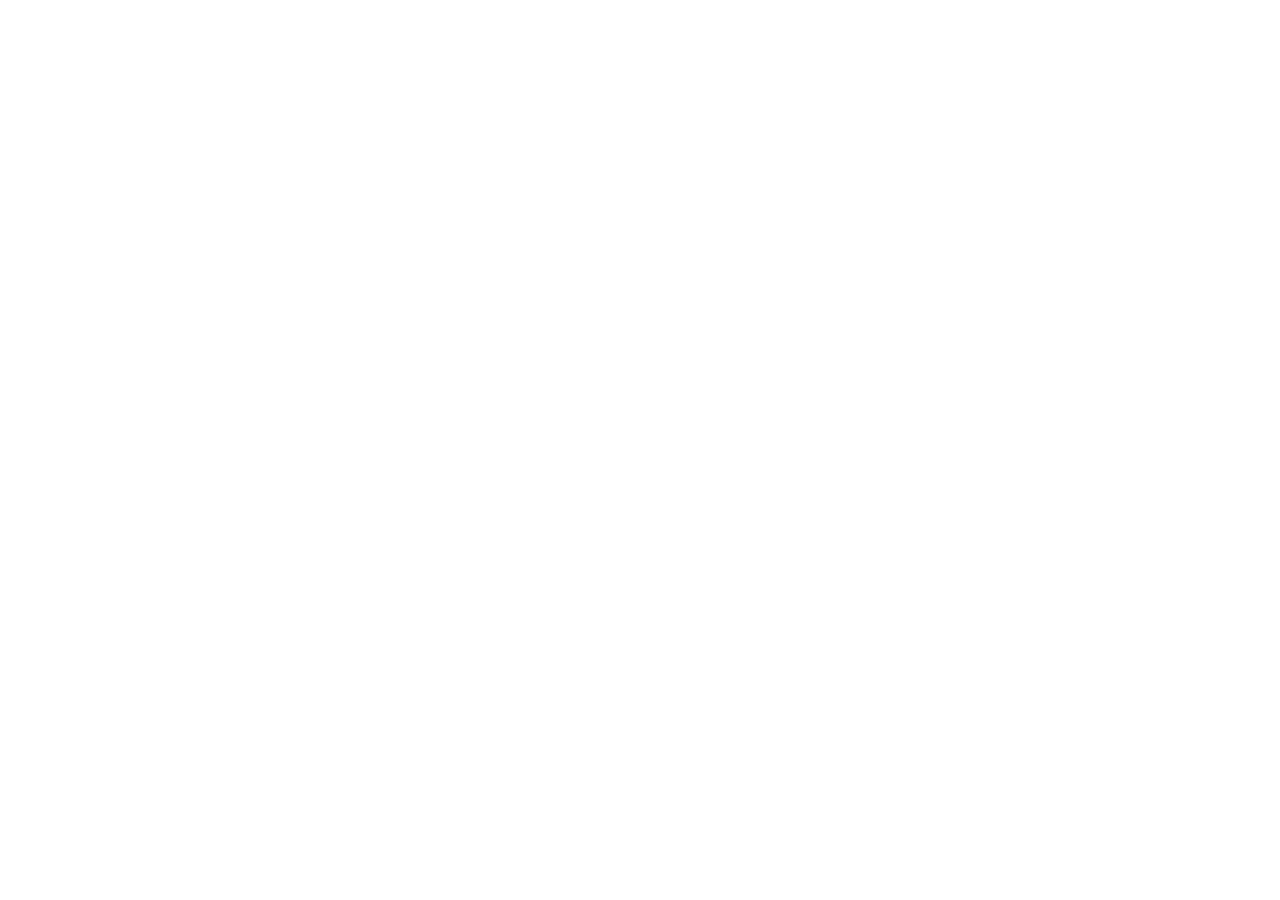
==== index.html @ 46c9299a "Inicialização do projeto" ====
<!DOCTYPE html>
<html lang="pt-br">
<head>
    <meta charset="UTF-8">
    <meta name="viewport" content="width=device-width, initial-scale=1.0">
    <title>Document</title>
    <style src="style.css"></style>
</head>
<body>
    
</body>
</html>
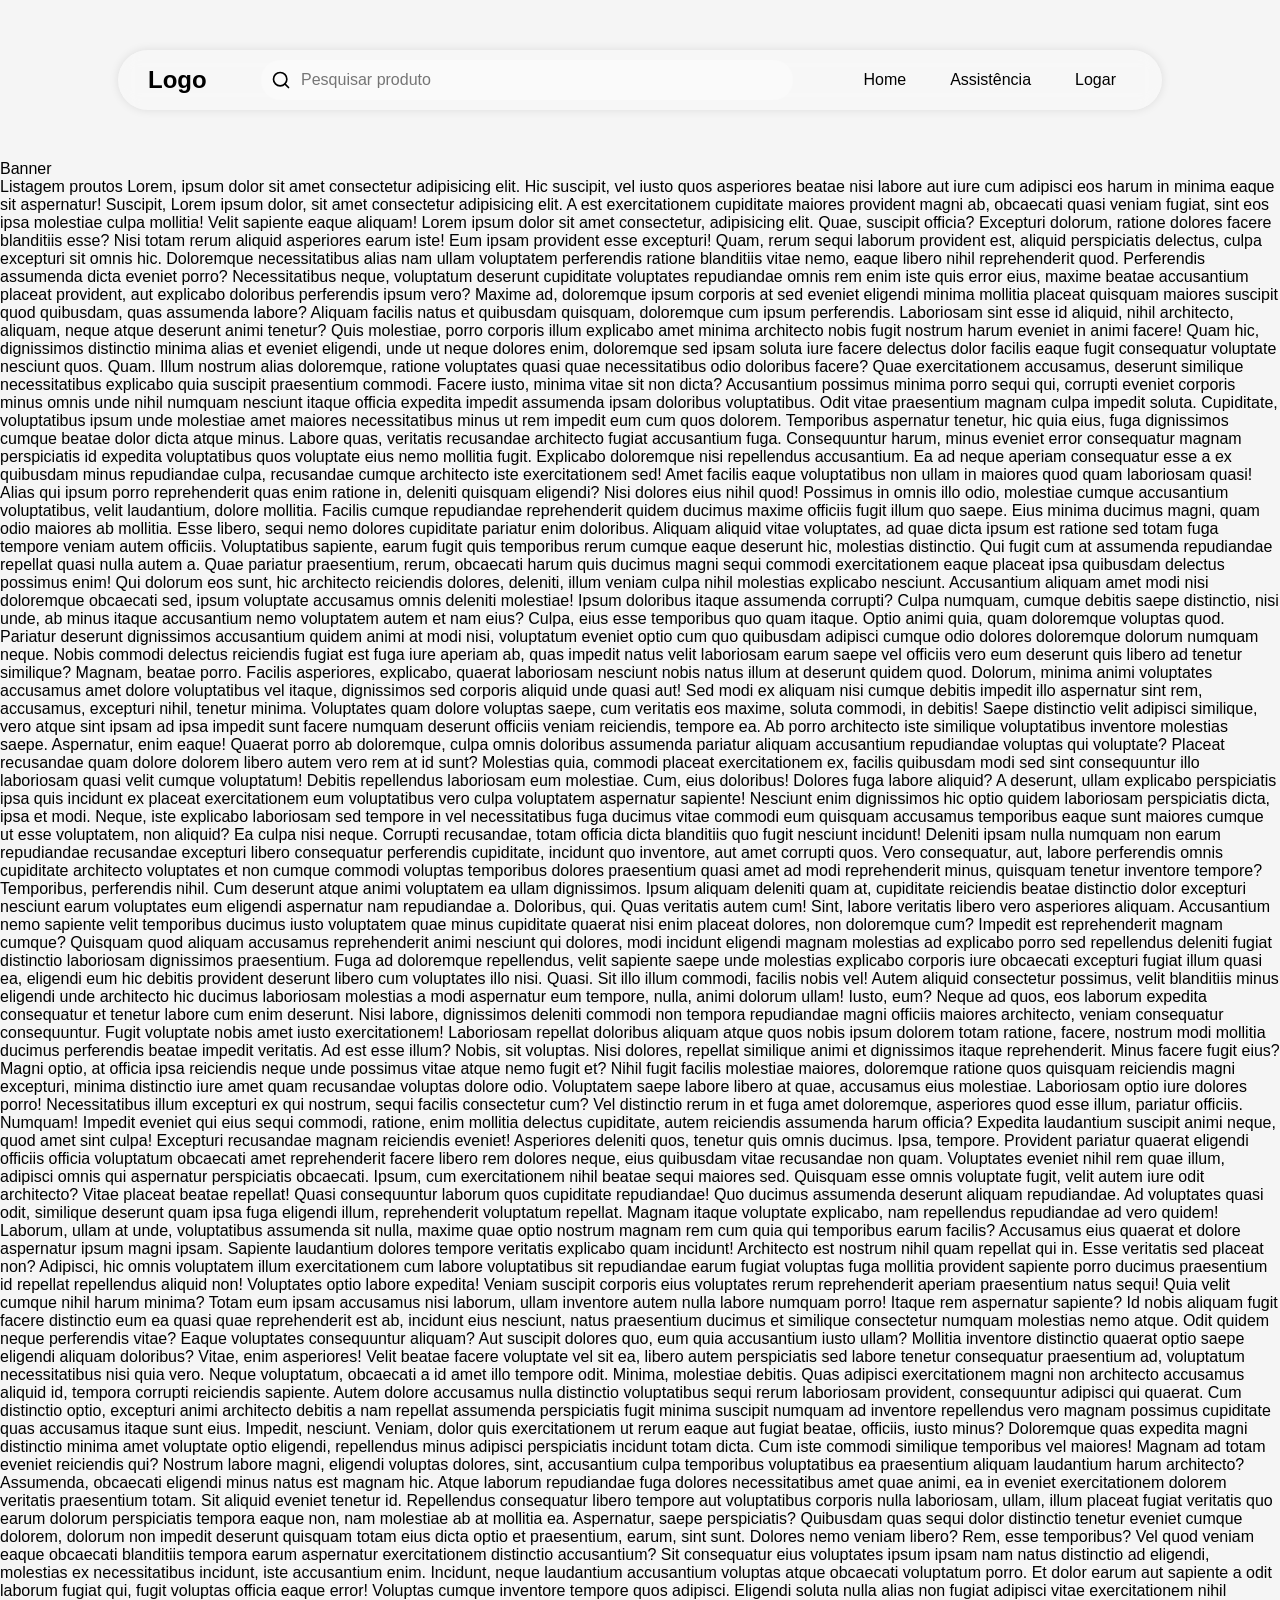
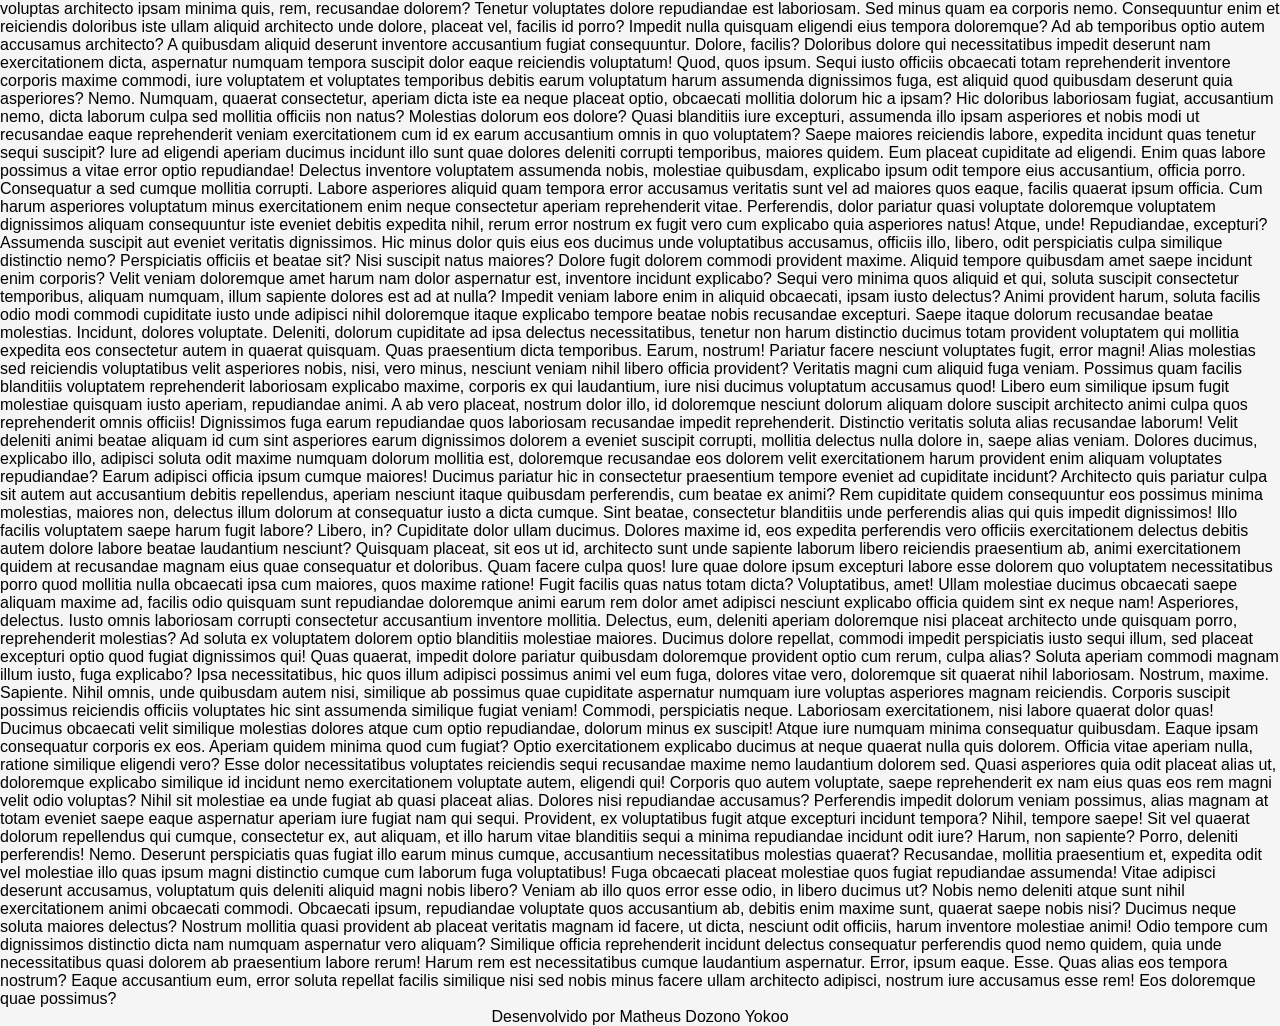
==== commit 879d8d4f: "Atualizando header" ====
--- a/index.html
+++ b/index.html
@@ -1,12 +1,157 @@
 <!DOCTYPE html>
 <html lang="pt-br">
+
 <head>
     <meta charset="UTF-8">
     <meta name="viewport" content="width=device-width, initial-scale=1.0">
     <title>Document</title>
-    <style src="style.css"></style>
+    <link rel="stylesheet" href="style.css">
 </head>
+
 <body>
-    
+    <header>
+        <section>
+            <h1 class="logo">Logo</h1>
+        </section>
+        <section class="search-bar">
+            <div class="search-bar-icon">
+                <svg width="20" height="20" viewBox="0 0 24 24" fill="none" stroke="currentColor" stroke-width="2"
+                    stroke-linecap="round" stroke-linejoin="round">
+                    <circle cx="11" cy="11" r="8"></circle>
+                    <line x1="21" y1="21" x2="16.65" y2="16.65"></line>
+                </svg>
+            </div>
+            <input class="search-bar-input" type="text" placeholder="Pesquisar produto" />
+        </section>
+        <nav>
+            <a href="">
+                <li>
+                    Home
+                </li>
+            </a>
+            <a href="">
+                <li>
+                    Assistência
+                </li>
+            </a>
+            <a href="">
+                <li>
+                    Logar
+                </li>
+            </a>
+        </nav>
+    </header>
+    <main>
+        <section>
+            Banner
+        </section>
+        <section>
+            Listagem proutos
+            Lorem, ipsum dolor sit amet consectetur adipisicing elit. Hic suscipit, vel iusto quos asperiores beatae nisi labore aut iure cum adipisci eos harum in minima eaque sit aspernatur! Suscipit, Lorem ipsum dolor, sit amet consectetur adipisicing elit. A est exercitationem cupiditate maiores provident magni ab, obcaecati quasi veniam fugiat, sint eos ipsa molestiae culpa mollitia! Velit sapiente eaque aliquam! Lorem ipsum dolor sit amet consectetur, adipisicing elit. Quae, suscipit officia? Excepturi dolorum, ratione dolores facere blanditiis esse? Nisi totam rerum aliquid asperiores earum iste! Eum ipsam provident esse excepturi!
+            Quam, rerum sequi laborum provident est, aliquid perspiciatis delectus, culpa excepturi sit omnis hic. Doloremque necessitatibus alias nam ullam voluptatem perferendis ratione blanditiis vitae nemo, eaque libero nihil reprehenderit quod.
+            Perferendis assumenda dicta eveniet porro? Necessitatibus neque, voluptatum deserunt cupiditate voluptates repudiandae omnis rem enim iste quis error eius, maxime beatae accusantium placeat provident, aut explicabo doloribus perferendis ipsum vero?
+            Maxime ad, doloremque ipsum corporis at sed eveniet eligendi minima mollitia placeat quisquam maiores suscipit quod quibusdam, quas assumenda labore? Aliquam facilis natus et quibusdam quisquam, doloremque cum ipsum perferendis.
+            Laboriosam sint esse id aliquid, nihil architecto, aliquam, neque atque deserunt animi tenetur? Quis molestiae, porro corporis illum explicabo amet minima architecto nobis fugit nostrum harum eveniet in animi facere!
+            Quam hic, dignissimos distinctio minima alias et eveniet eligendi, unde ut neque dolores enim, doloremque sed ipsam soluta iure facere delectus dolor facilis eaque fugit consequatur voluptate nesciunt quos. Quam.
+            Illum nostrum alias doloremque, ratione voluptates quasi quae necessitatibus odio doloribus facere? Quae exercitationem accusamus, deserunt similique necessitatibus explicabo quia suscipit praesentium commodi. Facere iusto, minima vitae sit non dicta?
+            Accusantium possimus minima porro sequi qui, corrupti eveniet corporis minus omnis unde nihil numquam nesciunt itaque officia expedita impedit assumenda ipsam doloribus voluptatibus. Odit vitae praesentium magnam culpa impedit soluta.
+            Cupiditate, voluptatibus ipsum unde molestiae amet maiores necessitatibus minus ut rem impedit eum cum quos dolorem. Temporibus aspernatur tenetur, hic quia eius, fuga dignissimos cumque beatae dolor dicta atque minus.
+            Labore quas, veritatis recusandae architecto fugiat accusantium fuga. Consequuntur harum, minus eveniet error consequatur magnam perspiciatis id expedita voluptatibus quos voluptate eius nemo mollitia fugit. Explicabo doloremque nisi repellendus accusantium.
+            Ea ad neque aperiam consequatur esse a ex quibusdam minus repudiandae culpa, recusandae cumque architecto iste exercitationem sed! Amet facilis eaque voluptatibus non ullam in maiores quod quam laboriosam quasi!
+            Alias qui ipsum porro reprehenderit quas enim ratione in, deleniti quisquam eligendi? Nisi dolores eius nihil quod! Possimus in omnis illo odio, molestiae cumque accusantium voluptatibus, velit laudantium, dolore mollitia.
+            Facilis cumque repudiandae reprehenderit quidem ducimus maxime officiis fugit illum quo saepe. Eius minima ducimus magni, quam odio maiores ab mollitia. Esse libero, sequi nemo dolores cupiditate pariatur enim doloribus.
+            Aliquam aliquid vitae voluptates, ad quae dicta ipsum est ratione sed totam fuga tempore veniam autem officiis. Voluptatibus sapiente, earum fugit quis temporibus rerum cumque eaque deserunt hic, molestias distinctio.
+            Qui fugit cum at assumenda repudiandae repellat quasi nulla autem a. Quae pariatur praesentium, rerum, obcaecati harum quis ducimus magni sequi commodi exercitationem eaque placeat ipsa quibusdam delectus possimus enim!
+            Qui dolorum eos sunt, hic architecto reiciendis dolores, deleniti, illum veniam culpa nihil molestias explicabo nesciunt. Accusantium aliquam amet modi nisi doloremque obcaecati sed, ipsum voluptate accusamus omnis deleniti molestiae!
+            Ipsum doloribus itaque assumenda corrupti? Culpa numquam, cumque debitis saepe distinctio, nisi unde, ab minus itaque accusantium nemo voluptatem autem et nam eius? Culpa, eius esse temporibus quo quam itaque.
+            Optio animi quia, quam doloremque voluptas quod. Pariatur deserunt dignissimos accusantium quidem animi at modi nisi, voluptatum eveniet optio cum quo quibusdam adipisci cumque odio dolores doloremque dolorum numquam neque.
+            Nobis commodi delectus reiciendis fugiat est fuga iure aperiam ab, quas impedit natus velit laboriosam earum saepe vel officiis vero eum deserunt quis libero ad tenetur similique? Magnam, beatae porro.
+            Facilis asperiores, explicabo, quaerat laboriosam nesciunt nobis natus illum at deserunt quidem quod. Dolorum, minima animi voluptates accusamus amet dolore voluptatibus vel itaque, dignissimos sed corporis aliquid unde quasi aut!
+            Sed modi ex aliquam nisi cumque debitis impedit illo aspernatur sint rem, accusamus, excepturi nihil, tenetur minima. Voluptates quam dolore voluptas saepe, cum veritatis eos maxime, soluta commodi, in debitis!
+            Saepe distinctio velit adipisci similique, vero atque sint ipsam ad ipsa impedit sunt facere numquam deserunt officiis veniam reiciendis, tempore ea. Ab porro architecto iste similique voluptatibus inventore molestias saepe.
+            Aspernatur, enim eaque! Quaerat porro ab doloremque, culpa omnis doloribus assumenda pariatur aliquam accusantium repudiandae voluptas qui voluptate? Placeat recusandae quam dolore dolorem libero autem vero rem at id sunt?
+            Molestias quia, commodi placeat exercitationem ex, facilis quibusdam modi sed sint consequuntur illo laboriosam quasi velit cumque voluptatum! Debitis repellendus laboriosam eum molestiae. Cum, eius doloribus! Dolores fuga labore aliquid?
+            A deserunt, ullam explicabo perspiciatis ipsa quis incidunt ex placeat exercitationem eum voluptatibus vero culpa voluptatem aspernatur sapiente! Nesciunt enim dignissimos hic optio quidem laboriosam perspiciatis dicta, ipsa et modi.
+            Neque, iste explicabo laboriosam sed tempore in vel necessitatibus fuga ducimus vitae commodi eum quisquam accusamus temporibus eaque sunt maiores cumque ut esse voluptatem, non aliquid? Ea culpa nisi neque.
+            Corrupti recusandae, totam officia dicta blanditiis quo fugit nesciunt incidunt! Deleniti ipsam nulla numquam non earum repudiandae recusandae excepturi libero consequatur perferendis cupiditate, incidunt quo inventore, aut amet corrupti quos.
+            Vero consequatur, aut, labore perferendis omnis cupiditate architecto voluptates et non cumque commodi voluptas temporibus dolores praesentium quasi amet ad modi reprehenderit minus, quisquam tenetur inventore tempore? Temporibus, perferendis nihil.
+            Cum deserunt atque animi voluptatem ea ullam dignissimos. Ipsum aliquam deleniti quam at, cupiditate reiciendis beatae distinctio dolor excepturi nesciunt earum voluptates eum eligendi aspernatur nam repudiandae a. Doloribus, qui.
+            Quas veritatis autem cum! Sint, labore veritatis libero vero asperiores aliquam. Accusantium nemo sapiente velit temporibus ducimus iusto voluptatem quae minus cupiditate quaerat nisi enim placeat dolores, non doloremque cum?
+            Impedit est reprehenderit magnam cumque? Quisquam quod aliquam accusamus reprehenderit animi nesciunt qui dolores, modi incidunt eligendi magnam molestias ad explicabo porro sed repellendus deleniti fugiat distinctio laboriosam dignissimos praesentium.
+            Fuga ad doloremque repellendus, velit sapiente saepe unde molestias explicabo corporis iure obcaecati excepturi fugiat illum quasi ea, eligendi eum hic debitis provident deserunt libero cum voluptates illo nisi. Quasi.
+            Sit illo illum commodi, facilis nobis vel! Autem aliquid consectetur possimus, velit blanditiis minus eligendi unde architecto hic ducimus laboriosam molestias a modi aspernatur eum tempore, nulla, animi dolorum ullam!
+            Iusto, eum? Neque ad quos, eos laborum expedita consequatur et tenetur labore cum enim deserunt. Nisi labore, dignissimos deleniti commodi non tempora repudiandae magni officiis maiores architecto, veniam consequatur consequuntur.
+            Fugit voluptate nobis amet iusto exercitationem! Laboriosam repellat doloribus aliquam atque quos nobis ipsum dolorem totam ratione, facere, nostrum modi mollitia ducimus perferendis beatae impedit veritatis. Ad est esse illum?
+            Nobis, sit voluptas. Nisi dolores, repellat similique animi et dignissimos itaque reprehenderit. Minus facere fugit eius? Magni optio, at officia ipsa reiciendis neque unde possimus vitae atque nemo fugit et?
+            Nihil fugit facilis molestiae maiores, doloremque ratione quos quisquam reiciendis magni excepturi, minima distinctio iure amet quam recusandae voluptas dolore odio. Voluptatem saepe labore libero at quae, accusamus eius molestiae.
+            Laboriosam optio iure dolores porro! Necessitatibus illum excepturi ex qui nostrum, sequi facilis consectetur cum? Vel distinctio rerum in et fuga amet doloremque, asperiores quod esse illum, pariatur officiis. Numquam!
+            Impedit eveniet qui eius sequi commodi, ratione, enim mollitia delectus cupiditate, autem reiciendis assumenda harum officia? Expedita laudantium suscipit animi neque, quod amet sint culpa! Excepturi recusandae magnam reiciendis eveniet!
+            Asperiores deleniti quos, tenetur quis omnis ducimus. Ipsa, tempore. Provident pariatur quaerat eligendi officiis officia voluptatum obcaecati amet reprehenderit facere libero rem dolores neque, eius quibusdam vitae recusandae non quam.
+            Voluptates eveniet nihil rem quae illum, adipisci omnis qui aspernatur perspiciatis obcaecati. Ipsum, cum exercitationem nihil beatae sequi maiores sed. Quisquam esse omnis voluptate fugit, velit autem iure odit architecto?
+            Vitae placeat beatae repellat! Quasi consequuntur laborum quos cupiditate repudiandae! Quo ducimus assumenda deserunt aliquam repudiandae. Ad voluptates quasi odit, similique deserunt quam ipsa fuga eligendi illum, reprehenderit voluptatum repellat.
+            Magnam itaque voluptate explicabo, nam repellendus repudiandae ad vero quidem! Laborum, ullam at unde, voluptatibus assumenda sit nulla, maxime quae optio nostrum magnam rem cum quia qui temporibus earum facilis?
+            Accusamus eius quaerat et dolore aspernatur ipsum magni ipsam. Sapiente laudantium dolores tempore veritatis explicabo quam incidunt! Architecto est nostrum nihil quam repellat qui in. Esse veritatis sed placeat non?
+            Adipisci, hic omnis voluptatem illum exercitationem cum labore voluptatibus sit repudiandae earum fugiat voluptas fuga mollitia provident sapiente porro ducimus praesentium id repellat repellendus aliquid non! Voluptates optio labore expedita!
+            Veniam suscipit corporis eius voluptates rerum reprehenderit aperiam praesentium natus sequi! Quia velit cumque nihil harum minima? Totam eum ipsam accusamus nisi laborum, ullam inventore autem nulla labore numquam porro!
+            Itaque rem aspernatur sapiente? Id nobis aliquam fugit facere distinctio eum ea quasi quae reprehenderit est ab, incidunt eius nesciunt, natus praesentium ducimus et similique consectetur numquam molestias nemo atque.
+            Odit quidem neque perferendis vitae? Eaque voluptates consequuntur aliquam? Aut suscipit dolores quo, eum quia accusantium iusto ullam? Mollitia inventore distinctio quaerat optio saepe eligendi aliquam doloribus? Vitae, enim asperiores!
+            Velit beatae facere voluptate vel sit ea, libero autem perspiciatis sed labore tenetur consequatur praesentium ad, voluptatum necessitatibus nisi quia vero. Neque voluptatum, obcaecati a id amet illo tempore odit.
+            Minima, molestiae debitis. Quas adipisci exercitationem magni non architecto accusamus aliquid id, tempora corrupti reiciendis sapiente. Autem dolore accusamus nulla distinctio voluptatibus sequi rerum laboriosam provident, consequuntur adipisci qui quaerat.
+            Cum distinctio optio, excepturi animi architecto debitis a nam repellat assumenda perspiciatis fugit minima suscipit numquam ad inventore repellendus vero magnam possimus cupiditate quas accusamus itaque sunt eius. Impedit, nesciunt.
+            Veniam, dolor quis exercitationem ut rerum eaque aut fugiat beatae, officiis, iusto minus? Doloremque quas expedita magni distinctio minima amet voluptate optio eligendi, repellendus minus adipisci perspiciatis incidunt totam dicta.
+            Cum iste commodi similique temporibus vel maiores! Magnam ad totam eveniet reiciendis qui? Nostrum labore magni, eligendi voluptas dolores, sint, accusantium culpa temporibus voluptatibus ea praesentium aliquam laudantium harum architecto?
+            Assumenda, obcaecati eligendi minus natus est magnam hic. Atque laborum repudiandae fuga dolores necessitatibus amet quae animi, ea in eveniet exercitationem dolorem veritatis praesentium totam. Sit aliquid eveniet tenetur id.
+            Repellendus consequatur libero tempore aut voluptatibus corporis nulla laboriosam, ullam, illum placeat fugiat veritatis quo earum dolorum perspiciatis tempora eaque non, nam molestiae ab at mollitia ea. Aspernatur, saepe perspiciatis?
+            Quibusdam quas sequi dolor distinctio tenetur eveniet cumque dolorem, dolorum non impedit deserunt quisquam totam eius dicta optio et praesentium, earum, sint sunt. Dolores nemo veniam libero? Rem, esse temporibus?
+            Vel quod veniam eaque obcaecati blanditiis tempora earum aspernatur exercitationem distinctio accusantium? Sit consequatur eius voluptates ipsum ipsam nam natus distinctio ad eligendi, molestias ex necessitatibus incidunt, iste accusantium enim.
+            Incidunt, neque laudantium accusantium voluptas atque obcaecati voluptatum porro. Et dolor earum aut sapiente a odit laborum fugiat qui, fugit voluptas officia eaque error! Voluptas cumque inventore tempore quos adipisci.
+            Eligendi soluta nulla alias non fugiat adipisci vitae exercitationem nihil voluptas architecto ipsam minima quis, rem, recusandae dolorem? Tenetur voluptates dolore repudiandae est laboriosam. Sed minus quam ea corporis nemo.
+            Consequuntur enim et reiciendis doloribus iste ullam aliquid architecto unde dolore, placeat vel, facilis id porro? Impedit nulla quisquam eligendi eius tempora doloremque? Ad ab temporibus optio autem accusamus architecto?
+            A quibusdam aliquid deserunt inventore accusantium fugiat consequuntur. Dolore, facilis? Doloribus dolore qui necessitatibus impedit deserunt nam exercitationem dicta, aspernatur numquam tempora suscipit dolor eaque reiciendis voluptatum! Quod, quos ipsum.
+            Sequi iusto officiis obcaecati totam reprehenderit inventore corporis maxime commodi, iure voluptatem et voluptates temporibus debitis earum voluptatum harum assumenda dignissimos fuga, est aliquid quod quibusdam deserunt quia asperiores? Nemo.
+            Numquam, quaerat consectetur, aperiam dicta iste ea neque placeat optio, obcaecati mollitia dolorum hic a ipsam? Hic doloribus laboriosam fugiat, accusantium nemo, dicta laborum culpa sed mollitia officiis non natus?
+            Molestias dolorum eos dolore? Quasi blanditiis iure excepturi, assumenda illo ipsam asperiores et nobis modi ut recusandae eaque reprehenderit veniam exercitationem cum id ex earum accusantium omnis in quo voluptatem?
+            Saepe maiores reiciendis labore, expedita incidunt quas tenetur sequi suscipit? Iure ad eligendi aperiam ducimus incidunt illo sunt quae dolores deleniti corrupti temporibus, maiores quidem. Eum placeat cupiditate ad eligendi.
+            Enim quas labore possimus a vitae error optio repudiandae! Delectus inventore voluptatem assumenda nobis, molestiae quibusdam, explicabo ipsum odit tempore eius accusantium, officia porro. Consequatur a sed cumque mollitia corrupti.
+            Labore asperiores aliquid quam tempora error accusamus veritatis sunt vel ad maiores quos eaque, facilis quaerat ipsum officia. Cum harum asperiores voluptatum minus exercitationem enim neque consectetur aperiam reprehenderit vitae.
+            Perferendis, dolor pariatur quasi voluptate doloremque voluptatem dignissimos aliquam consequuntur iste eveniet debitis expedita nihil, rerum error nostrum ex fugit vero cum explicabo quia asperiores natus! Atque, unde! Repudiandae, excepturi?
+            Assumenda suscipit aut eveniet veritatis dignissimos. Hic minus dolor quis eius eos ducimus unde voluptatibus accusamus, officiis illo, libero, odit perspiciatis culpa similique distinctio nemo? Perspiciatis officiis et beatae sit?
+            Nisi suscipit natus maiores? Dolore fugit dolorem commodi provident maxime. Aliquid tempore quibusdam amet saepe incidunt enim corporis? Velit veniam doloremque amet harum nam dolor aspernatur est, inventore incidunt explicabo?
+            Sequi vero minima quos aliquid et qui, soluta suscipit consectetur temporibus, aliquam numquam, illum sapiente dolores est ad at nulla? Impedit veniam labore enim in aliquid obcaecati, ipsam iusto delectus?
+            Animi provident harum, soluta facilis odio modi commodi cupiditate iusto unde adipisci nihil doloremque itaque explicabo tempore beatae nobis recusandae excepturi. Saepe itaque dolorum recusandae beatae molestias. Incidunt, dolores voluptate.
+            Deleniti, dolorum cupiditate ad ipsa delectus necessitatibus, tenetur non harum distinctio ducimus totam provident voluptatem qui mollitia expedita eos consectetur autem in quaerat quisquam. Quas praesentium dicta temporibus. Earum, nostrum!
+            Pariatur facere nesciunt voluptates fugit, error magni! Alias molestias sed reiciendis voluptatibus velit asperiores nobis, nisi, vero minus, nesciunt veniam nihil libero officia provident? Veritatis magni cum aliquid fuga veniam.
+            Possimus quam facilis blanditiis voluptatem reprehenderit laboriosam explicabo maxime, corporis ex qui laudantium, iure nisi ducimus voluptatum accusamus quod! Libero eum similique ipsum fugit molestiae quisquam iusto aperiam, repudiandae animi.
+            A ab vero placeat, nostrum dolor illo, id doloremque nesciunt dolorum aliquam dolore suscipit architecto animi culpa quos reprehenderit omnis officiis! Dignissimos fuga earum repudiandae quos laboriosam recusandae impedit reprehenderit.
+            Distinctio veritatis soluta alias recusandae laborum! Velit deleniti animi beatae aliquam id cum sint asperiores earum dignissimos dolorem a eveniet suscipit corrupti, mollitia delectus nulla dolore in, saepe alias veniam.
+            Dolores ducimus, explicabo illo, adipisci soluta odit maxime numquam dolorum mollitia est, doloremque recusandae eos dolorem velit exercitationem harum provident enim aliquam voluptates repudiandae? Earum adipisci officia ipsum cumque maiores!
+            Ducimus pariatur hic in consectetur praesentium tempore eveniet ad cupiditate incidunt? Architecto quis pariatur culpa sit autem aut accusantium debitis repellendus, aperiam nesciunt itaque quibusdam perferendis, cum beatae ex animi?
+            Rem cupiditate quidem consequuntur eos possimus minima molestias, maiores non, delectus illum dolorum at consequatur iusto a dicta cumque. Sint beatae, consectetur blanditiis unde perferendis alias qui quis impedit dignissimos!
+            Illo facilis voluptatem saepe harum fugit labore? Libero, in? Cupiditate dolor ullam ducimus. Dolores maxime id, eos expedita perferendis vero officiis exercitationem delectus debitis autem dolore labore beatae laudantium nesciunt?
+            Quisquam placeat, sit eos ut id, architecto sunt unde sapiente laborum libero reiciendis praesentium ab, animi exercitationem quidem at recusandae magnam eius quae consequatur et doloribus. Quam facere culpa quos!
+            Iure quae dolore ipsum excepturi labore esse dolorem quo voluptatem necessitatibus porro quod mollitia nulla obcaecati ipsa cum maiores, quos maxime ratione! Fugit facilis quas natus totam dicta? Voluptatibus, amet!
+            Ullam molestiae ducimus obcaecati saepe aliquam maxime ad, facilis odio quisquam sunt repudiandae doloremque animi earum rem dolor amet adipisci nesciunt explicabo officia quidem sint ex neque nam! Asperiores, delectus.
+            Iusto omnis laboriosam corrupti consectetur accusantium inventore mollitia. Delectus, eum, deleniti aperiam doloremque nisi placeat architecto unde quisquam porro, reprehenderit molestias? Ad soluta ex voluptatem dolorem optio blanditiis molestiae maiores.
+            Ducimus dolore repellat, commodi impedit perspiciatis iusto sequi illum, sed placeat excepturi optio quod fugiat dignissimos qui! Quas quaerat, impedit dolore pariatur quibusdam doloremque provident optio cum rerum, culpa alias?
+            Soluta aperiam commodi magnam illum iusto, fuga explicabo? Ipsa necessitatibus, hic quos illum adipisci possimus animi vel eum fuga, dolores vitae vero, doloremque sit quaerat nihil laboriosam. Nostrum, maxime. Sapiente.
+            Nihil omnis, unde quibusdam autem nisi, similique ab possimus quae cupiditate aspernatur numquam iure voluptas asperiores magnam reiciendis. Corporis suscipit possimus reiciendis officiis voluptates hic sint assumenda similique fugiat veniam!
+            Commodi, perspiciatis neque. Laboriosam exercitationem, nisi labore quaerat dolor quas! Ducimus obcaecati velit similique molestias dolores atque cum optio repudiandae, dolorum minus ex suscipit! Atque iure numquam minima consequatur quibusdam.
+            Eaque ipsam consequatur corporis ex eos. Aperiam quidem minima quod cum fugiat? Optio exercitationem explicabo ducimus at neque quaerat nulla quis dolorem. Officia vitae aperiam nulla, ratione similique eligendi vero?
+            Esse dolor necessitatibus voluptates reiciendis sequi recusandae maxime nemo laudantium dolorem sed. Quasi asperiores quia odit placeat alias ut, doloremque explicabo similique id incidunt nemo exercitationem voluptate autem, eligendi qui!
+            Corporis quo autem voluptate, saepe reprehenderit ex nam eius quas eos rem magni velit odio voluptas? Nihil sit molestiae ea unde fugiat ab quasi placeat alias. Dolores nisi repudiandae accusamus?
+            Perferendis impedit dolorum veniam possimus, alias magnam at totam eveniet saepe eaque aspernatur aperiam iure fugiat nam qui sequi. Provident, ex voluptatibus fugit atque excepturi incidunt tempora? Nihil, tempore saepe!
+            Sit vel quaerat dolorum repellendus qui cumque, consectetur ex, aut aliquam, et illo harum vitae blanditiis sequi a minima repudiandae incidunt odit iure? Harum, non sapiente? Porro, deleniti perferendis! Nemo.
+            Deserunt perspiciatis quas fugiat illo earum minus cumque, accusantium necessitatibus molestias quaerat? Recusandae, mollitia praesentium et, expedita odit vel molestiae illo quas ipsum magni distinctio cumque cum laborum fuga voluptatibus!
+            Fuga obcaecati placeat molestiae quos fugiat repudiandae assumenda! Vitae adipisci deserunt accusamus, voluptatum quis deleniti aliquid magni nobis libero? Veniam ab illo quos error esse odio, in libero ducimus ut?
+            Nobis nemo deleniti atque sunt nihil exercitationem animi obcaecati commodi. Obcaecati ipsum, repudiandae voluptate quos accusantium ab, debitis enim maxime sunt, quaerat saepe nobis nisi? Ducimus neque soluta maiores delectus?
+            Nostrum mollitia quasi provident ab placeat veritatis magnam id facere, ut dicta, nesciunt odit officiis, harum inventore molestiae animi! Odio tempore cum dignissimos distinctio dicta nam numquam aspernatur vero aliquam?
+            Similique officia reprehenderit incidunt delectus consequatur perferendis quod nemo quidem, quia unde necessitatibus quasi dolorem ab praesentium labore rerum! Harum rem est necessitatibus cumque laudantium aspernatur. Error, ipsum eaque. Esse.
+            Quas alias eos tempora nostrum? Eaque accusantium eum, error soluta repellat facilis similique nisi sed nobis minus facere ullam architecto adipisci, nostrum iure accusamus esse rem! Eos doloremque quae possimus?
+        </section>
+    </main>
+    <footer>
+        Desenvolvido por Matheus Dozono Yokoo
+    </footer>
 </body>
+
 </html>
--- a/style.css
+++ b/style.css
@@ -0,0 +1,90 @@
+*{
+    list-style: none;
+    text-decoration: none;
+    color: #000000;
+    padding: 0;
+    margin: 0;
+}
+body{
+    font-family: 'Roboto', sans-serif;
+    background-color: #f5f5f5;
+    width: 100%;
+    display: flex;
+    flex-direction: column;
+    justify-content: center;
+    align-items: center;
+}
+header{
+    display: flex;
+    flex-direction: row;
+    justify-content: space-between;
+    align-items: center;
+    padding: 10px;
+    background-color: #ffffff44;
+    width: 80%;
+    border-radius: 90px;
+    top: 50px;
+    left: 50%;
+    transform: translateX(-50%);
+    position: fixed;
+    z-index: 10;
+    backdrop-filter: blur(10px);
+    -webkit-backdrop-filter: blur(10px);
+    box-shadow: 0 0 10px 0 rgba(0, 0, 0, 0.1);
+}
+
+.logo{
+    font-size: 24px;
+    font-weight: 600;
+    color: #000000;
+    margin-left: 20px;
+}
+.search-bar{
+    display: flex;
+    flex-direction: row;
+    justify-content: space-between;
+    align-items: center;
+    padding: 10px;
+    background-color: #ffffff44;
+    border-radius: 90px;
+    width: 50%;
+}
+.search-bar-icon{
+    width: 20px;
+    height: 20px;
+    background-color: #ffffff44;
+    border-radius: 90px;
+    display: flex;
+    justify-content: center;
+    align-items: center;
+}
+.search-bar-input{
+    background-color: transparent;
+    border: none;
+    outline: none;
+    width: 100%;
+    font-size: 16px;
+    margin-left: 10px;
+}
+nav{
+    display: flex;
+    flex-direction: row;
+    justify-content: space-between;
+    align-items: center;
+    gap: 12px;
+    margin-right: 20px;
+}
+nav a{
+    padding: 8px 16px;
+    border-radius: 90px;
+    transition: background-color 0.25s ease, box-shadow 0.25s ease;
+}
+nav a:hover{
+    background-color: #ffffff;
+    box-shadow: 0 0 10px 0 rgba(0, 0, 0, 0.08);
+}
+main{
+    width: 100%;
+    margin-top: 160px;
+    z-index: 0;
+}
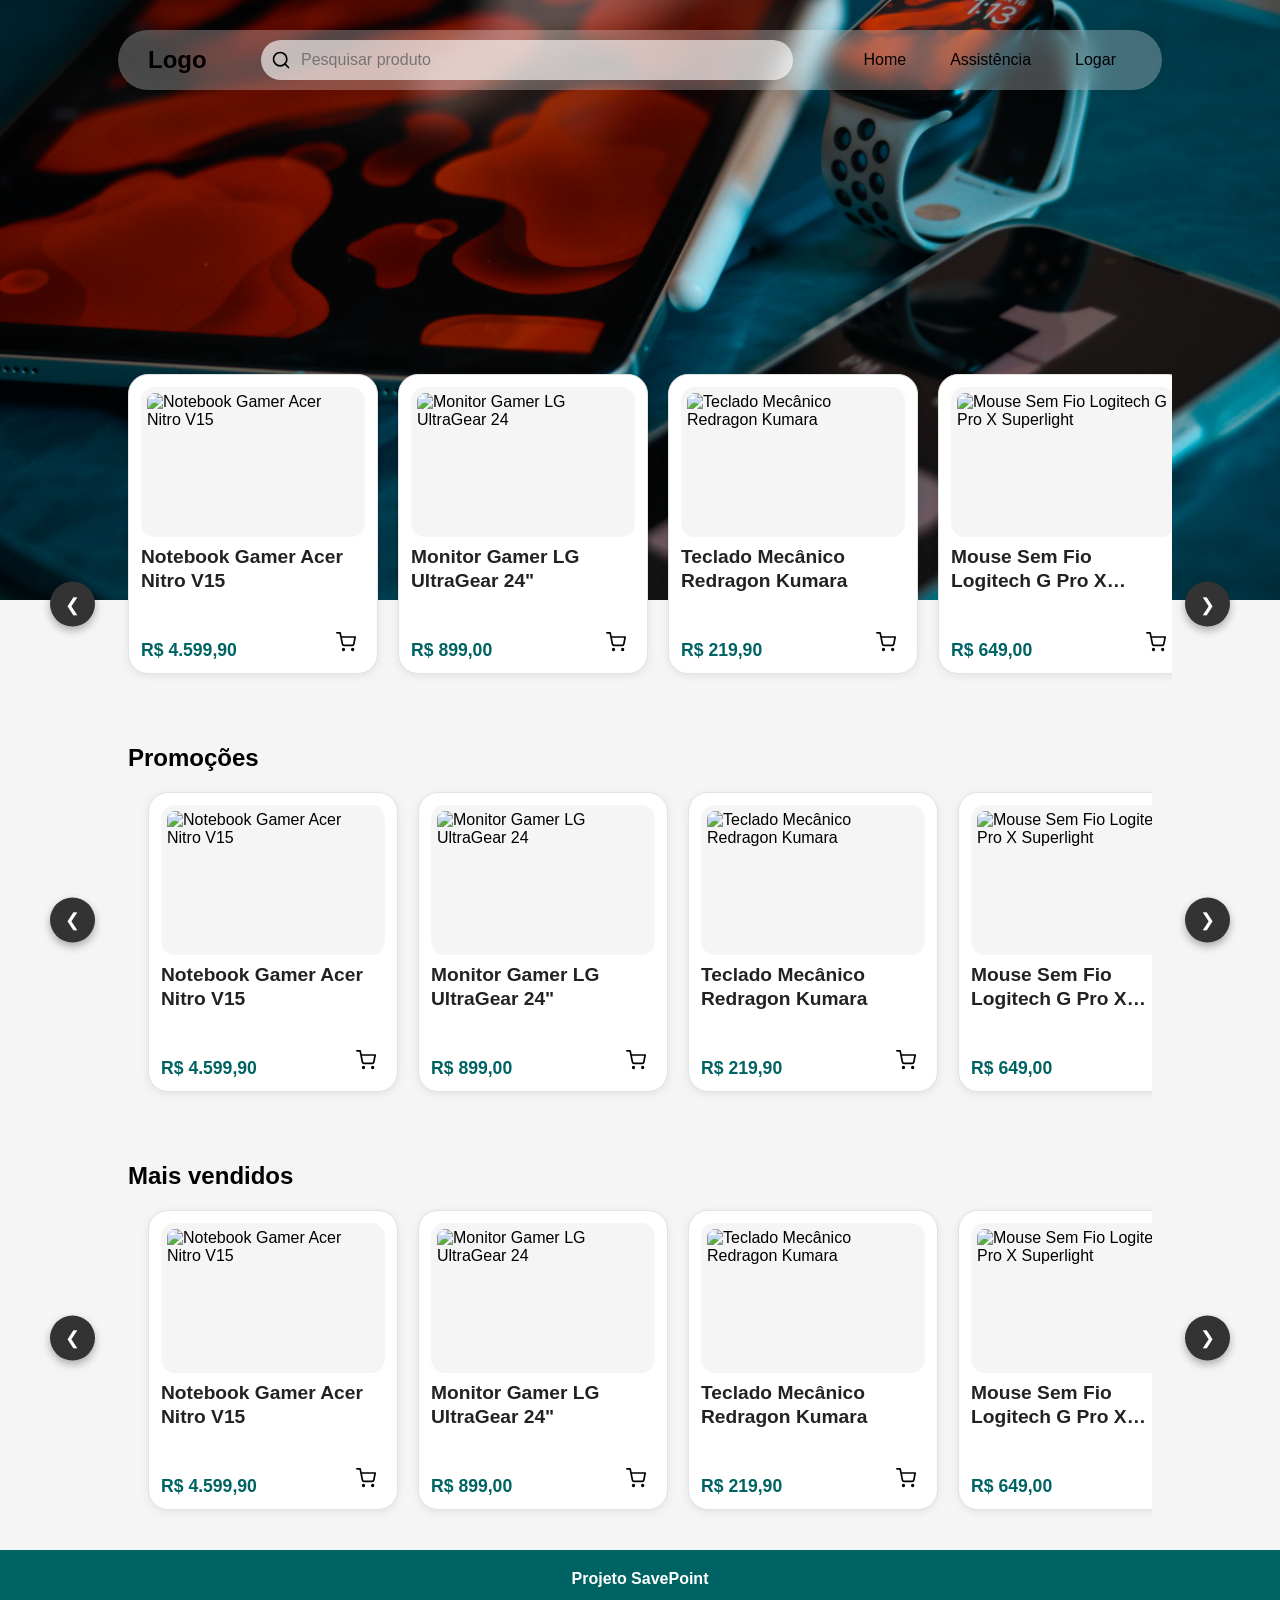
==== commit c8e8c06a: "Atualização geral" ====
--- a/index.html
+++ b/index.html
@@ -1,10 +1,10 @@
 <!DOCTYPE html>
-<html lang="pt-br">
+<html lang="pt-br" class="scrollbar">
 
 <head>
     <meta charset="UTF-8">
     <meta name="viewport" content="width=device-width, initial-scale=1.0">
-    <title>Document</title>
+    <title>SavePoint - Home</title>
     <link rel="stylesheet" href="style.css">
 </head>
 
@@ -24,17 +24,17 @@
             <input class="search-bar-input" type="text" placeholder="Pesquisar produto" />
         </section>
         <nav>
-            <a href="">
+            <a href="index.html">
                 <li>
                     Home
                 </li>
             </a>
-            <a href="">
+            <a href="assist.html">
                 <li>
                     Assistência
                 </li>
             </a>
-            <a href="">
+            <a href="login.html">
                 <li>
                     Logar
                 </li>
@@ -43,115 +43,39 @@
     </header>
     <main>
         <section>
-            Banner
+            <img class="banner" src="assets/banner.jpg" alt="Banner" />
         </section>
-        <section>
-            Listagem proutos
-            Lorem, ipsum dolor sit amet consectetur adipisicing elit. Hic suscipit, vel iusto quos asperiores beatae nisi labore aut iure cum adipisci eos harum in minima eaque sit aspernatur! Suscipit, Lorem ipsum dolor, sit amet consectetur adipisicing elit. A est exercitationem cupiditate maiores provident magni ab, obcaecati quasi veniam fugiat, sint eos ipsa molestiae culpa mollitia! Velit sapiente eaque aliquam! Lorem ipsum dolor sit amet consectetur, adipisicing elit. Quae, suscipit officia? Excepturi dolorum, ratione dolores facere blanditiis esse? Nisi totam rerum aliquid asperiores earum iste! Eum ipsam provident esse excepturi!
-            Quam, rerum sequi laborum provident est, aliquid perspiciatis delectus, culpa excepturi sit omnis hic. Doloremque necessitatibus alias nam ullam voluptatem perferendis ratione blanditiis vitae nemo, eaque libero nihil reprehenderit quod.
-            Perferendis assumenda dicta eveniet porro? Necessitatibus neque, voluptatum deserunt cupiditate voluptates repudiandae omnis rem enim iste quis error eius, maxime beatae accusantium placeat provident, aut explicabo doloribus perferendis ipsum vero?
-            Maxime ad, doloremque ipsum corporis at sed eveniet eligendi minima mollitia placeat quisquam maiores suscipit quod quibusdam, quas assumenda labore? Aliquam facilis natus et quibusdam quisquam, doloremque cum ipsum perferendis.
-            Laboriosam sint esse id aliquid, nihil architecto, aliquam, neque atque deserunt animi tenetur? Quis molestiae, porro corporis illum explicabo amet minima architecto nobis fugit nostrum harum eveniet in animi facere!
-            Quam hic, dignissimos distinctio minima alias et eveniet eligendi, unde ut neque dolores enim, doloremque sed ipsam soluta iure facere delectus dolor facilis eaque fugit consequatur voluptate nesciunt quos. Quam.
-            Illum nostrum alias doloremque, ratione voluptates quasi quae necessitatibus odio doloribus facere? Quae exercitationem accusamus, deserunt similique necessitatibus explicabo quia suscipit praesentium commodi. Facere iusto, minima vitae sit non dicta?
-            Accusantium possimus minima porro sequi qui, corrupti eveniet corporis minus omnis unde nihil numquam nesciunt itaque officia expedita impedit assumenda ipsam doloribus voluptatibus. Odit vitae praesentium magnam culpa impedit soluta.
-            Cupiditate, voluptatibus ipsum unde molestiae amet maiores necessitatibus minus ut rem impedit eum cum quos dolorem. Temporibus aspernatur tenetur, hic quia eius, fuga dignissimos cumque beatae dolor dicta atque minus.
-            Labore quas, veritatis recusandae architecto fugiat accusantium fuga. Consequuntur harum, minus eveniet error consequatur magnam perspiciatis id expedita voluptatibus quos voluptate eius nemo mollitia fugit. Explicabo doloremque nisi repellendus accusantium.
-            Ea ad neque aperiam consequatur esse a ex quibusdam minus repudiandae culpa, recusandae cumque architecto iste exercitationem sed! Amet facilis eaque voluptatibus non ullam in maiores quod quam laboriosam quasi!
-            Alias qui ipsum porro reprehenderit quas enim ratione in, deleniti quisquam eligendi? Nisi dolores eius nihil quod! Possimus in omnis illo odio, molestiae cumque accusantium voluptatibus, velit laudantium, dolore mollitia.
-            Facilis cumque repudiandae reprehenderit quidem ducimus maxime officiis fugit illum quo saepe. Eius minima ducimus magni, quam odio maiores ab mollitia. Esse libero, sequi nemo dolores cupiditate pariatur enim doloribus.
-            Aliquam aliquid vitae voluptates, ad quae dicta ipsum est ratione sed totam fuga tempore veniam autem officiis. Voluptatibus sapiente, earum fugit quis temporibus rerum cumque eaque deserunt hic, molestias distinctio.
-            Qui fugit cum at assumenda repudiandae repellat quasi nulla autem a. Quae pariatur praesentium, rerum, obcaecati harum quis ducimus magni sequi commodi exercitationem eaque placeat ipsa quibusdam delectus possimus enim!
-            Qui dolorum eos sunt, hic architecto reiciendis dolores, deleniti, illum veniam culpa nihil molestias explicabo nesciunt. Accusantium aliquam amet modi nisi doloremque obcaecati sed, ipsum voluptate accusamus omnis deleniti molestiae!
-            Ipsum doloribus itaque assumenda corrupti? Culpa numquam, cumque debitis saepe distinctio, nisi unde, ab minus itaque accusantium nemo voluptatem autem et nam eius? Culpa, eius esse temporibus quo quam itaque.
-            Optio animi quia, quam doloremque voluptas quod. Pariatur deserunt dignissimos accusantium quidem animi at modi nisi, voluptatum eveniet optio cum quo quibusdam adipisci cumque odio dolores doloremque dolorum numquam neque.
-            Nobis commodi delectus reiciendis fugiat est fuga iure aperiam ab, quas impedit natus velit laboriosam earum saepe vel officiis vero eum deserunt quis libero ad tenetur similique? Magnam, beatae porro.
-            Facilis asperiores, explicabo, quaerat laboriosam nesciunt nobis natus illum at deserunt quidem quod. Dolorum, minima animi voluptates accusamus amet dolore voluptatibus vel itaque, dignissimos sed corporis aliquid unde quasi aut!
-            Sed modi ex aliquam nisi cumque debitis impedit illo aspernatur sint rem, accusamus, excepturi nihil, tenetur minima. Voluptates quam dolore voluptas saepe, cum veritatis eos maxime, soluta commodi, in debitis!
-            Saepe distinctio velit adipisci similique, vero atque sint ipsam ad ipsa impedit sunt facere numquam deserunt officiis veniam reiciendis, tempore ea. Ab porro architecto iste similique voluptatibus inventore molestias saepe.
-            Aspernatur, enim eaque! Quaerat porro ab doloremque, culpa omnis doloribus assumenda pariatur aliquam accusantium repudiandae voluptas qui voluptate? Placeat recusandae quam dolore dolorem libero autem vero rem at id sunt?
-            Molestias quia, commodi placeat exercitationem ex, facilis quibusdam modi sed sint consequuntur illo laboriosam quasi velit cumque voluptatum! Debitis repellendus laboriosam eum molestiae. Cum, eius doloribus! Dolores fuga labore aliquid?
-            A deserunt, ullam explicabo perspiciatis ipsa quis incidunt ex placeat exercitationem eum voluptatibus vero culpa voluptatem aspernatur sapiente! Nesciunt enim dignissimos hic optio quidem laboriosam perspiciatis dicta, ipsa et modi.
-            Neque, iste explicabo laboriosam sed tempore in vel necessitatibus fuga ducimus vitae commodi eum quisquam accusamus temporibus eaque sunt maiores cumque ut esse voluptatem, non aliquid? Ea culpa nisi neque.
-            Corrupti recusandae, totam officia dicta blanditiis quo fugit nesciunt incidunt! Deleniti ipsam nulla numquam non earum repudiandae recusandae excepturi libero consequatur perferendis cupiditate, incidunt quo inventore, aut amet corrupti quos.
-            Vero consequatur, aut, labore perferendis omnis cupiditate architecto voluptates et non cumque commodi voluptas temporibus dolores praesentium quasi amet ad modi reprehenderit minus, quisquam tenetur inventore tempore? Temporibus, perferendis nihil.
-            Cum deserunt atque animi voluptatem ea ullam dignissimos. Ipsum aliquam deleniti quam at, cupiditate reiciendis beatae distinctio dolor excepturi nesciunt earum voluptates eum eligendi aspernatur nam repudiandae a. Doloribus, qui.
-            Quas veritatis autem cum! Sint, labore veritatis libero vero asperiores aliquam. Accusantium nemo sapiente velit temporibus ducimus iusto voluptatem quae minus cupiditate quaerat nisi enim placeat dolores, non doloremque cum?
-            Impedit est reprehenderit magnam cumque? Quisquam quod aliquam accusamus reprehenderit animi nesciunt qui dolores, modi incidunt eligendi magnam molestias ad explicabo porro sed repellendus deleniti fugiat distinctio laboriosam dignissimos praesentium.
-            Fuga ad doloremque repellendus, velit sapiente saepe unde molestias explicabo corporis iure obcaecati excepturi fugiat illum quasi ea, eligendi eum hic debitis provident deserunt libero cum voluptates illo nisi. Quasi.
-            Sit illo illum commodi, facilis nobis vel! Autem aliquid consectetur possimus, velit blanditiis minus eligendi unde architecto hic ducimus laboriosam molestias a modi aspernatur eum tempore, nulla, animi dolorum ullam!
-            Iusto, eum? Neque ad quos, eos laborum expedita consequatur et tenetur labore cum enim deserunt. Nisi labore, dignissimos deleniti commodi non tempora repudiandae magni officiis maiores architecto, veniam consequatur consequuntur.
-            Fugit voluptate nobis amet iusto exercitationem! Laboriosam repellat doloribus aliquam atque quos nobis ipsum dolorem totam ratione, facere, nostrum modi mollitia ducimus perferendis beatae impedit veritatis. Ad est esse illum?
-            Nobis, sit voluptas. Nisi dolores, repellat similique animi et dignissimos itaque reprehenderit. Minus facere fugit eius? Magni optio, at officia ipsa reiciendis neque unde possimus vitae atque nemo fugit et?
-            Nihil fugit facilis molestiae maiores, doloremque ratione quos quisquam reiciendis magni excepturi, minima distinctio iure amet quam recusandae voluptas dolore odio. Voluptatem saepe labore libero at quae, accusamus eius molestiae.
-            Laboriosam optio iure dolores porro! Necessitatibus illum excepturi ex qui nostrum, sequi facilis consectetur cum? Vel distinctio rerum in et fuga amet doloremque, asperiores quod esse illum, pariatur officiis. Numquam!
-            Impedit eveniet qui eius sequi commodi, ratione, enim mollitia delectus cupiditate, autem reiciendis assumenda harum officia? Expedita laudantium suscipit animi neque, quod amet sint culpa! Excepturi recusandae magnam reiciendis eveniet!
-            Asperiores deleniti quos, tenetur quis omnis ducimus. Ipsa, tempore. Provident pariatur quaerat eligendi officiis officia voluptatum obcaecati amet reprehenderit facere libero rem dolores neque, eius quibusdam vitae recusandae non quam.
-            Voluptates eveniet nihil rem quae illum, adipisci omnis qui aspernatur perspiciatis obcaecati. Ipsum, cum exercitationem nihil beatae sequi maiores sed. Quisquam esse omnis voluptate fugit, velit autem iure odit architecto?
-            Vitae placeat beatae repellat! Quasi consequuntur laborum quos cupiditate repudiandae! Quo ducimus assumenda deserunt aliquam repudiandae. Ad voluptates quasi odit, similique deserunt quam ipsa fuga eligendi illum, reprehenderit voluptatum repellat.
-            Magnam itaque voluptate explicabo, nam repellendus repudiandae ad vero quidem! Laborum, ullam at unde, voluptatibus assumenda sit nulla, maxime quae optio nostrum magnam rem cum quia qui temporibus earum facilis?
-            Accusamus eius quaerat et dolore aspernatur ipsum magni ipsam. Sapiente laudantium dolores tempore veritatis explicabo quam incidunt! Architecto est nostrum nihil quam repellat qui in. Esse veritatis sed placeat non?
-            Adipisci, hic omnis voluptatem illum exercitationem cum labore voluptatibus sit repudiandae earum fugiat voluptas fuga mollitia provident sapiente porro ducimus praesentium id repellat repellendus aliquid non! Voluptates optio labore expedita!
-            Veniam suscipit corporis eius voluptates rerum reprehenderit aperiam praesentium natus sequi! Quia velit cumque nihil harum minima? Totam eum ipsam accusamus nisi laborum, ullam inventore autem nulla labore numquam porro!
-            Itaque rem aspernatur sapiente? Id nobis aliquam fugit facere distinctio eum ea quasi quae reprehenderit est ab, incidunt eius nesciunt, natus praesentium ducimus et similique consectetur numquam molestias nemo atque.
-            Odit quidem neque perferendis vitae? Eaque voluptates consequuntur aliquam? Aut suscipit dolores quo, eum quia accusantium iusto ullam? Mollitia inventore distinctio quaerat optio saepe eligendi aliquam doloribus? Vitae, enim asperiores!
-            Velit beatae facere voluptate vel sit ea, libero autem perspiciatis sed labore tenetur consequatur praesentium ad, voluptatum necessitatibus nisi quia vero. Neque voluptatum, obcaecati a id amet illo tempore odit.
-            Minima, molestiae debitis. Quas adipisci exercitationem magni non architecto accusamus aliquid id, tempora corrupti reiciendis sapiente. Autem dolore accusamus nulla distinctio voluptatibus sequi rerum laboriosam provident, consequuntur adipisci qui quaerat.
-            Cum distinctio optio, excepturi animi architecto debitis a nam repellat assumenda perspiciatis fugit minima suscipit numquam ad inventore repellendus vero magnam possimus cupiditate quas accusamus itaque sunt eius. Impedit, nesciunt.
-            Veniam, dolor quis exercitationem ut rerum eaque aut fugiat beatae, officiis, iusto minus? Doloremque quas expedita magni distinctio minima amet voluptate optio eligendi, repellendus minus adipisci perspiciatis incidunt totam dicta.
-            Cum iste commodi similique temporibus vel maiores! Magnam ad totam eveniet reiciendis qui? Nostrum labore magni, eligendi voluptas dolores, sint, accusantium culpa temporibus voluptatibus ea praesentium aliquam laudantium harum architecto?
-            Assumenda, obcaecati eligendi minus natus est magnam hic. Atque laborum repudiandae fuga dolores necessitatibus amet quae animi, ea in eveniet exercitationem dolorem veritatis praesentium totam. Sit aliquid eveniet tenetur id.
-            Repellendus consequatur libero tempore aut voluptatibus corporis nulla laboriosam, ullam, illum placeat fugiat veritatis quo earum dolorum perspiciatis tempora eaque non, nam molestiae ab at mollitia ea. Aspernatur, saepe perspiciatis?
-            Quibusdam quas sequi dolor distinctio tenetur eveniet cumque dolorem, dolorum non impedit deserunt quisquam totam eius dicta optio et praesentium, earum, sint sunt. Dolores nemo veniam libero? Rem, esse temporibus?
-            Vel quod veniam eaque obcaecati blanditiis tempora earum aspernatur exercitationem distinctio accusantium? Sit consequatur eius voluptates ipsum ipsam nam natus distinctio ad eligendi, molestias ex necessitatibus incidunt, iste accusantium enim.
-            Incidunt, neque laudantium accusantium voluptas atque obcaecati voluptatum porro. Et dolor earum aut sapiente a odit laborum fugiat qui, fugit voluptas officia eaque error! Voluptas cumque inventore tempore quos adipisci.
-            Eligendi soluta nulla alias non fugiat adipisci vitae exercitationem nihil voluptas architecto ipsam minima quis, rem, recusandae dolorem? Tenetur voluptates dolore repudiandae est laboriosam. Sed minus quam ea corporis nemo.
-            Consequuntur enim et reiciendis doloribus iste ullam aliquid architecto unde dolore, placeat vel, facilis id porro? Impedit nulla quisquam eligendi eius tempora doloremque? Ad ab temporibus optio autem accusamus architecto?
-            A quibusdam aliquid deserunt inventore accusantium fugiat consequuntur. Dolore, facilis? Doloribus dolore qui necessitatibus impedit deserunt nam exercitationem dicta, aspernatur numquam tempora suscipit dolor eaque reiciendis voluptatum! Quod, quos ipsum.
-            Sequi iusto officiis obcaecati totam reprehenderit inventore corporis maxime commodi, iure voluptatem et voluptates temporibus debitis earum voluptatum harum assumenda dignissimos fuga, est aliquid quod quibusdam deserunt quia asperiores? Nemo.
-            Numquam, quaerat consectetur, aperiam dicta iste ea neque placeat optio, obcaecati mollitia dolorum hic a ipsam? Hic doloribus laboriosam fugiat, accusantium nemo, dicta laborum culpa sed mollitia officiis non natus?
-            Molestias dolorum eos dolore? Quasi blanditiis iure excepturi, assumenda illo ipsam asperiores et nobis modi ut recusandae eaque reprehenderit veniam exercitationem cum id ex earum accusantium omnis in quo voluptatem?
-            Saepe maiores reiciendis labore, expedita incidunt quas tenetur sequi suscipit? Iure ad eligendi aperiam ducimus incidunt illo sunt quae dolores deleniti corrupti temporibus, maiores quidem. Eum placeat cupiditate ad eligendi.
-            Enim quas labore possimus a vitae error optio repudiandae! Delectus inventore voluptatem assumenda nobis, molestiae quibusdam, explicabo ipsum odit tempore eius accusantium, officia porro. Consequatur a sed cumque mollitia corrupti.
-            Labore asperiores aliquid quam tempora error accusamus veritatis sunt vel ad maiores quos eaque, facilis quaerat ipsum officia. Cum harum asperiores voluptatum minus exercitationem enim neque consectetur aperiam reprehenderit vitae.
-            Perferendis, dolor pariatur quasi voluptate doloremque voluptatem dignissimos aliquam consequuntur iste eveniet debitis expedita nihil, rerum error nostrum ex fugit vero cum explicabo quia asperiores natus! Atque, unde! Repudiandae, excepturi?
-            Assumenda suscipit aut eveniet veritatis dignissimos. Hic minus dolor quis eius eos ducimus unde voluptatibus accusamus, officiis illo, libero, odit perspiciatis culpa similique distinctio nemo? Perspiciatis officiis et beatae sit?
-            Nisi suscipit natus maiores? Dolore fugit dolorem commodi provident maxime. Aliquid tempore quibusdam amet saepe incidunt enim corporis? Velit veniam doloremque amet harum nam dolor aspernatur est, inventore incidunt explicabo?
-            Sequi vero minima quos aliquid et qui, soluta suscipit consectetur temporibus, aliquam numquam, illum sapiente dolores est ad at nulla? Impedit veniam labore enim in aliquid obcaecati, ipsam iusto delectus?
-            Animi provident harum, soluta facilis odio modi commodi cupiditate iusto unde adipisci nihil doloremque itaque explicabo tempore beatae nobis recusandae excepturi. Saepe itaque dolorum recusandae beatae molestias. Incidunt, dolores voluptate.
-            Deleniti, dolorum cupiditate ad ipsa delectus necessitatibus, tenetur non harum distinctio ducimus totam provident voluptatem qui mollitia expedita eos consectetur autem in quaerat quisquam. Quas praesentium dicta temporibus. Earum, nostrum!
-            Pariatur facere nesciunt voluptates fugit, error magni! Alias molestias sed reiciendis voluptatibus velit asperiores nobis, nisi, vero minus, nesciunt veniam nihil libero officia provident? Veritatis magni cum aliquid fuga veniam.
-            Possimus quam facilis blanditiis voluptatem reprehenderit laboriosam explicabo maxime, corporis ex qui laudantium, iure nisi ducimus voluptatum accusamus quod! Libero eum similique ipsum fugit molestiae quisquam iusto aperiam, repudiandae animi.
-            A ab vero placeat, nostrum dolor illo, id doloremque nesciunt dolorum aliquam dolore suscipit architecto animi culpa quos reprehenderit omnis officiis! Dignissimos fuga earum repudiandae quos laboriosam recusandae impedit reprehenderit.
-            Distinctio veritatis soluta alias recusandae laborum! Velit deleniti animi beatae aliquam id cum sint asperiores earum dignissimos dolorem a eveniet suscipit corrupti, mollitia delectus nulla dolore in, saepe alias veniam.
-            Dolores ducimus, explicabo illo, adipisci soluta odit maxime numquam dolorum mollitia est, doloremque recusandae eos dolorem velit exercitationem harum provident enim aliquam voluptates repudiandae? Earum adipisci officia ipsum cumque maiores!
-            Ducimus pariatur hic in consectetur praesentium tempore eveniet ad cupiditate incidunt? Architecto quis pariatur culpa sit autem aut accusantium debitis repellendus, aperiam nesciunt itaque quibusdam perferendis, cum beatae ex animi?
-            Rem cupiditate quidem consequuntur eos possimus minima molestias, maiores non, delectus illum dolorum at consequatur iusto a dicta cumque. Sint beatae, consectetur blanditiis unde perferendis alias qui quis impedit dignissimos!
-            Illo facilis voluptatem saepe harum fugit labore? Libero, in? Cupiditate dolor ullam ducimus. Dolores maxime id, eos expedita perferendis vero officiis exercitationem delectus debitis autem dolore labore beatae laudantium nesciunt?
-            Quisquam placeat, sit eos ut id, architecto sunt unde sapiente laborum libero reiciendis praesentium ab, animi exercitationem quidem at recusandae magnam eius quae consequatur et doloribus. Quam facere culpa quos!
-            Iure quae dolore ipsum excepturi labore esse dolorem quo voluptatem necessitatibus porro quod mollitia nulla obcaecati ipsa cum maiores, quos maxime ratione! Fugit facilis quas natus totam dicta? Voluptatibus, amet!
-            Ullam molestiae ducimus obcaecati saepe aliquam maxime ad, facilis odio quisquam sunt repudiandae doloremque animi earum rem dolor amet adipisci nesciunt explicabo officia quidem sint ex neque nam! Asperiores, delectus.
-            Iusto omnis laboriosam corrupti consectetur accusantium inventore mollitia. Delectus, eum, deleniti aperiam doloremque nisi placeat architecto unde quisquam porro, reprehenderit molestias? Ad soluta ex voluptatem dolorem optio blanditiis molestiae maiores.
-            Ducimus dolore repellat, commodi impedit perspiciatis iusto sequi illum, sed placeat excepturi optio quod fugiat dignissimos qui! Quas quaerat, impedit dolore pariatur quibusdam doloremque provident optio cum rerum, culpa alias?
-            Soluta aperiam commodi magnam illum iusto, fuga explicabo? Ipsa necessitatibus, hic quos illum adipisci possimus animi vel eum fuga, dolores vitae vero, doloremque sit quaerat nihil laboriosam. Nostrum, maxime. Sapiente.
-            Nihil omnis, unde quibusdam autem nisi, similique ab possimus quae cupiditate aspernatur numquam iure voluptas asperiores magnam reiciendis. Corporis suscipit possimus reiciendis officiis voluptates hic sint assumenda similique fugiat veniam!
-            Commodi, perspiciatis neque. Laboriosam exercitationem, nisi labore quaerat dolor quas! Ducimus obcaecati velit similique molestias dolores atque cum optio repudiandae, dolorum minus ex suscipit! Atque iure numquam minima consequatur quibusdam.
-            Eaque ipsam consequatur corporis ex eos. Aperiam quidem minima quod cum fugiat? Optio exercitationem explicabo ducimus at neque quaerat nulla quis dolorem. Officia vitae aperiam nulla, ratione similique eligendi vero?
-            Esse dolor necessitatibus voluptates reiciendis sequi recusandae maxime nemo laudantium dolorem sed. Quasi asperiores quia odit placeat alias ut, doloremque explicabo similique id incidunt nemo exercitationem voluptate autem, eligendi qui!
-            Corporis quo autem voluptate, saepe reprehenderit ex nam eius quas eos rem magni velit odio voluptas? Nihil sit molestiae ea unde fugiat ab quasi placeat alias. Dolores nisi repudiandae accusamus?
-            Perferendis impedit dolorum veniam possimus, alias magnam at totam eveniet saepe eaque aspernatur aperiam iure fugiat nam qui sequi. Provident, ex voluptatibus fugit atque excepturi incidunt tempora? Nihil, tempore saepe!
-            Sit vel quaerat dolorum repellendus qui cumque, consectetur ex, aut aliquam, et illo harum vitae blanditiis sequi a minima repudiandae incidunt odit iure? Harum, non sapiente? Porro, deleniti perferendis! Nemo.
-            Deserunt perspiciatis quas fugiat illo earum minus cumque, accusantium necessitatibus molestias quaerat? Recusandae, mollitia praesentium et, expedita odit vel molestiae illo quas ipsum magni distinctio cumque cum laborum fuga voluptatibus!
-            Fuga obcaecati placeat molestiae quos fugiat repudiandae assumenda! Vitae adipisci deserunt accusamus, voluptatum quis deleniti aliquid magni nobis libero? Veniam ab illo quos error esse odio, in libero ducimus ut?
-            Nobis nemo deleniti atque sunt nihil exercitationem animi obcaecati commodi. Obcaecati ipsum, repudiandae voluptate quos accusantium ab, debitis enim maxime sunt, quaerat saepe nobis nisi? Ducimus neque soluta maiores delectus?
-            Nostrum mollitia quasi provident ab placeat veritatis magnam id facere, ut dicta, nesciunt odit officiis, harum inventore molestiae animi! Odio tempore cum dignissimos distinctio dicta nam numquam aspernatur vero aliquam?
-            Similique officia reprehenderit incidunt delectus consequatur perferendis quod nemo quidem, quia unde necessitatibus quasi dolorem ab praesentium labore rerum! Harum rem est necessitatibus cumque laudantium aspernatur. Error, ipsum eaque. Esse.
-            Quas alias eos tempora nostrum? Eaque accusantium eum, error soluta repellat facilis similique nisi sed nobis minus facere ullam architecto adipisci, nostrum iure accusamus esse rem! Eos doloremque quae possimus?
+        <section class="prouctsMain">
+            <section class="carrosselContainer prouctsMain">
+                <button id="btnVoltarBanner" class="btn-bolinha left">&#10094;</button>
+                <section id="bannerCard" class="displayBanner limitMain">
+                </section>
+                <button id="btnAvancarBanner" class="btn-bolinha right">&#10095;</button>
+            </section>
+
+            <section class="limitMain">
+                <h2>Promoções</h2>
+                <section class="carrosselContainer">
+                    <button id="btnVoltarPromo" class="btn-bolinha left">&#10094;</button>
+                    <div id="cardPromo" class="productSecundary"></div>
+                    <button id="btnAvancarPromo" class="btn-bolinha right">&#10095;</button>
+                </section>
+            </section>
+            <section  class="limitMain">
+                <h2>Mais vendidos</h2>
+                <section class="carrosselContainer">
+                    <button id="btnVoltarVend" class="btn-bolinha left">&#10094;</button>
+                    <div id="cardVend" class="productSecundary"></div>
+                    <button id="btnAvancarVend" class="btn-bolinha right">&#10095;</button>
+                </section>
+            </section>
         </section>
     </main>
     <footer>
-        Desenvolvido por Matheus Dozono Yokoo
+        <section class="textFooter"><strong style="color: #fff;">Projeto SavePoint</strong></section>
     </footer>
 </body>
 
+<script src="scriptIndex.js"></script>
+
 </html>
--- a/style.css
+++ b/style.css
@@ -5,6 +5,10 @@
     padding: 0;
     margin: 0;
 }
+.scrollbar{
+    scrollbar-width: thin;
+    scrollbar-color: rgb(0, 99, 99) #f5f5f5;
+}
 body{
     font-family: 'Roboto', sans-serif;
     background-color: #f5f5f5;
@@ -14,6 +18,7 @@
     justify-content: center;
     align-items: center;
 }
+/*****INDEX*****/
 header{
     display: flex;
     flex-direction: row;
@@ -23,7 +28,7 @@
     background-color: #ffffff44;
     width: 80%;
     border-radius: 90px;
-    top: 50px;
+    top: 30px;
     left: 50%;
     transform: translateX(-50%);
     position: fixed;
@@ -45,14 +50,14 @@
     justify-content: space-between;
     align-items: center;
     padding: 10px;
-    background-color: #ffffff44;
+    background-color: #ffffffa1;
     border-radius: 90px;
     width: 50%;
 }
 .search-bar-icon{
     width: 20px;
     height: 20px;
-    background-color: #ffffff44;
+    background-color: transparent;
     border-radius: 90px;
     display: flex;
     justify-content: center;
@@ -85,6 +90,914 @@
 }
 main{
     width: 100%;
-    margin-top: 160px;
     z-index: 0;
+}
+.banner{
+    width: 100%;
+    height: 600px;
+    object-fit: cover;
+}
+.prouctsMain{
+    display: flex;
+    flex-direction: column;
+    align-items: center;
+    gap: 50px;
+    width: 100%;
+}
+.displayBanner{
+    margin-top: -250px;
+    position: relative;
+    display: flex;
+    flex-direction: row;
+}
+.cardProduct {
+    box-sizing: border-box;
+    width: 250px;
+    height: 300px;
+    flex-shrink: 0;
+    display: flex;
+    flex-direction: column;
+    gap: 8px;
+    padding: 12px;
+    background-color: #ffffff;
+    border: 1px solid #e2e2e2;
+    border-radius: 20px;
+    box-shadow: 0 2px 8px rgba(0, 0, 0, 0.08);
+    cursor: pointer;
+    transition: transform 0.2s ease, box-shadow 0.2s ease, border-color 0.2s ease;
+}
+
+.cardProduct:hover {
+    transform: translateY(-4px);
+    box-shadow: 0 8px 18px rgba(0, 0, 0, 0.15);
+    border-color: #000000;
+}
+
+.cardProduct img {
+    width: 100%;
+    height: 150px;
+    object-fit: contain;
+    background-color: #f5f5f5;
+    border-radius: 14px;
+    padding: 6px;
+    box-sizing: border-box;
+}
+
+.cardProduct h3 {
+    margin: 0;
+    font-size: 1.2rem;
+    font-weight: 600;
+    line-height: 1.25;
+    color: #222;
+    display: -webkit-box;
+    -webkit-line-clamp: 2;
+    -webkit-box-orient: vertical;
+    overflow: hidden;
+}
+
+.cardProduct span {
+    margin-top: auto;          
+    font-size: 1.15rem;
+    font-weight: 700;
+    color: rgb(0, 99, 99);
+}oductSecundary{
+    position: relative;
+    display: flex;
+    flex-direction: row;
+}
+.limitMain{
+    width: 80%;
+}
+
+.carrosselContainer{
+    max-width: 100%;
+}
+#bannerCard, #cardPromo, #cardVend {
+    display: flex;              
+    gap: 20px;                  
+    overflow-x: auto;           
+    scroll-behavior: smooth;    
+    padding: 20px;
+    scrollbar-width: none; 
+  }
+  #bannerCard::-webkit-scrollbar, #cardPromo::-webkit-scrollbar, #cardVend::-webkit-scrollbar {
+    display: none;
+  }
+  .btn-bolinha {
+    position: absolute;
+    transform: translateY(-50%);
+    
+    width: 45px;             /* Largura e altura iguais formam o círculo */
+    height: 45px;
+    border-radius: 50%;      /* Deixa perfeitamente redondo */
+    
+    background-color: #333;
+    color: #fff;
+    border: none;
+    font-size: 18px;
+    cursor: pointer;
+    box-shadow: 0 4px 8px rgba(0, 0, 0, 0.3);
+    transition: background-color 0.2s, transform 0.2s;
+    z-index: 10;             /* Garante que fique por cima dos cards */
+  }
+  .right{
+    right: 50px;             
+  }
+  .left{
+    left: 50px;         
+  }
+  .limitMain section.carrosselContainer{
+    display: flex;
+    flex-direction: row;
+    justify-content: center;
+    align-items: center;
+}
+  .btn-bolinha:hover {
+    background-color: #000;
+    transform: translateY(-50%) scale(1.08); /* Aumenta levemente ao passar o mouse */
+  }
+  .cardFooter {
+    margin-top: auto;
+    display: flex;
+    align-items: center;
+    justify-content: space-between;
+    gap: 8px;
+}
+
+.cardFooter span {
+    font-size: 1.1rem;
+    font-weight: 700;
+    color: rgb(0, 99, 99);
+}
+
+.btnCarrinho {
+    width: 38px;
+    height: 38px;
+    flex-shrink: 0;
+    display: flex;
+    align-items: center;
+    justify-content: center;
+    border: none;
+    border-radius: 50%;
+    background-color: transparent;
+    color: #fff;
+    cursor: pointer;
+    transition: background-color 0.2s ease, transform 0.15s ease;
+}
+
+.btnCarrinho:hover {
+    background-color: rgb(0, 99, 99);
+    transform: scale(1.1);
+}
+
+.btnCarrinho:active {
+    transform: scale(0.95);
+}
+
+/* feedback ao adicionar */
+.btnCarrinho.adicionado {
+    background-color: rgb(0, 99, 99);
+    animation: pop 0.4s ease;
+}
+
+@keyframes pop {
+    0%   { transform: scale(1); }
+    50%  { transform: scale(1.3); }
+    100% { transform: scale(1); }
+}
+
+/*******LOGUIN***********/
+/* Login - complementa o style.css (carregar depois dele) */
+
+.loginMain {
+    min-height: 100vh;
+    box-sizing: border-box;
+    display: flex;
+    justify-content: center;
+    align-items: center;
+    padding: 140px 20px 60px; /* espaço para o header fixo */
+}
+
+.loginCard {
+    width: 100%;
+    max-width: 420px;
+    box-sizing: border-box;
+    padding: 32px;
+    background-color: #ffffff;
+    border: 1px solid #e2e2e2;
+    border-radius: 20px;
+    box-shadow: 0 2px 8px rgba(0, 0, 0, 0.08);
+}
+
+.loginCard h2 {
+    font-size: 1.6rem;
+    font-weight: 600;
+    color: #222;
+}
+
+.loginSub {
+    margin: 6px 0 24px;
+    font-size: 0.95rem;
+    color: #555;
+}
+
+.campo {
+    display: flex;
+    flex-direction: column;
+    gap: 6px;
+    margin-bottom: 18px;
+}
+
+.campo label {
+    font-size: 0.9rem;
+    font-weight: 600;
+    color: #222;
+}
+
+.campo input,
+.campoSenha {
+    width: 100%;
+    box-sizing: border-box;
+    border: 1px solid #d4d4d4;
+    border-radius: 12px;
+    background-color: #f5f5f5;
+    font-size: 1rem;
+    transition: border-color 0.2s ease, box-shadow 0.2s ease;
+}
+
+.campo input {
+    padding: 12px 14px;
+    outline: none;
+}
+
+.campoSenha {
+    display: flex;
+    align-items: center;
+}
+
+.campoSenha input {
+    border: none;
+    background: transparent;
+    flex: 1;
+    min-width: 0;
+}
+
+.campo input:focus,
+.campoSenha:focus-within {
+    border-color: rgb(0, 99, 99);
+    box-shadow: 0 0 0 3px rgba(0, 99, 99, 0.18);
+}
+
+.campo.invalido input,
+.campo.invalido .campoSenha {
+    border-color: #c62828;
+}
+
+.btnOlho {
+    width: 40px;
+    height: 40px;
+    margin-right: 4px;
+    flex-shrink: 0;
+    display: flex;
+    align-items: center;
+    justify-content: center;
+    border: none;
+    border-radius: 50%;
+    background: transparent;
+    cursor: pointer;
+    transition: background-color 0.2s ease;
+}
+
+.btnOlho:hover {
+    background-color: #e8e8e8;
+}
+
+.btnOlho:focus-visible,
+.btnEntrar:focus-visible,
+.linkSecundario:focus-visible {
+    outline: 3px solid rgba(0, 99, 99, 0.4);
+    outline-offset: 2px;
+}
+
+.erro {
+    min-height: 1em;
+    font-size: 0.82rem;
+    color: #c62828;
+}
+
+.erroGeral {
+    display: block;
+    margin-bottom: 12px;
+}
+
+.linhaOpcoes {
+    display: flex;
+    justify-content: space-between;
+    align-items: center;
+    gap: 12px;
+    margin-bottom: 18px;
+    font-size: 0.9rem;
+}
+
+.lembrar {
+    display: flex;
+    align-items: center;
+    gap: 8px;
+    cursor: pointer;
+}
+
+.lembrar input {
+    accent-color: rgb(0, 99, 99);
+    width: 16px;
+    height: 16px;
+}
+
+.linkSecundario {
+    font-weight: 600;
+    color: rgb(0, 99, 99);
+}
+
+.linkSecundario:hover {
+    text-decoration: underline;
+}
+
+.btnEntrar {
+    width: 100%;
+    padding: 13px;
+    border: none;
+    border-radius: 90px;
+    background-color: rgb(0, 99, 99);
+    color: #fff;
+    font-size: 1rem;
+    font-weight: 600;
+    cursor: pointer;
+    transition: background-color 0.2s ease, transform 0.15s ease;
+}
+
+.btnEntrar:hover {
+    background-color: rgb(0, 76, 76);
+}
+
+.btnEntrar:active {
+    transform: scale(0.98);
+}
+
+.btnEntrar:disabled {
+    opacity: 0.6;
+    cursor: not-allowed;
+}
+
+.criarConta {
+    margin-top: 22px;
+    text-align: center;
+    font-size: 0.92rem;
+    color: #555;
+}
+
+@media (max-width: 600px) {
+    .loginCard {
+        padding: 24px 20px;
+    }
+}
+
+/******ASSISTENCIA*******/
+/* Assistência - complementa o style.css (carregar depois dele) */
+
+:root {
+    --verde: rgb(0, 99, 99);
+    --verde-escuro: rgb(0, 76, 76);
+    --verde-claro: #e0f0f0;
+    --azul: #2563eb;
+    --azul-claro: #e3ecfd;
+    --linha: #e2e2e2;
+    --linha-hora: #ececec;
+    --altura-hora: 90px;
+    --largura-horas: 70px;
+}
+
+.assistMain {
+    box-sizing: border-box;
+    width: 100%;
+    padding: 130px 20px 40px; /* espaço para o header fixo */
+    display: flex;
+    justify-content: center;
+}
+
+.calendario {
+    width: 95%;
+    max-width: 1500px;
+    box-sizing: border-box;
+    background-color: #ffffff;
+    border: 1px solid var(--linha);
+    border-radius: 20px;
+    box-shadow: 0 2px 8px rgba(0, 0, 0, 0.08);
+    overflow: hidden;
+}
+
+/* ---------- Barra superior ---------- */
+.calBarra {
+    display: flex;
+    justify-content: space-between;
+    align-items: center;
+    flex-wrap: wrap;
+    gap: 12px;
+    padding: 16px 20px;
+    border-bottom: 1px solid var(--linha);
+}
+
+.calNavegacao {
+    display: flex;
+    align-items: center;
+    gap: 8px;
+}
+
+.calNavegacao h2 {
+    margin-left: 10px;
+    font-size: 1.3rem;
+    font-weight: 600;
+    color: #222;
+    text-transform: capitalize;
+}
+
+.btnCal,
+.btnCalIcone {
+    border: 1px solid #d4d4d4;
+    background-color: #ffffff;
+    border-radius: 90px;
+    font-size: 0.95rem;
+    cursor: pointer;
+    transition: background-color 0.2s ease, border-color 0.2s ease;
+}
+
+.btnCal {
+    padding: 8px 18px;
+    font-weight: 600;
+}
+
+.btnCalIcone {
+    width: 36px;
+    height: 36px;
+}
+
+.btnCal:hover,
+.btnCalIcone:hover {
+    background-color: var(--verde-claro);
+    border-color: var(--verde);
+}
+
+.calFiltros {
+    display: flex;
+    gap: 8px;
+    flex-wrap: wrap;
+}
+
+.chip {
+    display: flex;
+    align-items: center;
+    gap: 8px;
+    padding: 8px 16px;
+    border: 1px solid #d4d4d4;
+    border-radius: 90px;
+    background-color: #ffffff;
+    font-size: 0.9rem;
+    cursor: pointer;
+    transition: background-color 0.2s ease, border-color 0.2s ease;
+}
+
+.chip:hover {
+    border-color: var(--verde);
+}
+
+.chip.ativo {
+    background-color: var(--verde);
+    border-color: var(--verde);
+    color: #fff;
+}
+
+.chip.ativo .ponto {
+    box-shadow: 0 0 0 2px #fff;
+}
+
+.ponto {
+    width: 10px;
+    height: 10px;
+    border-radius: 50%;
+    display: inline-block;
+}
+
+.ponto.atendimento {
+    background-color: var(--verde);
+}
+
+.ponto.assistencia {
+    background-color: var(--azul);
+}
+
+.calResumo {
+    padding: 10px 20px;
+    font-size: 0.9rem;
+    color: #555;
+    background-color: #fafafa;
+    border-bottom: 1px solid var(--linha);
+}
+
+/* ---------- Grade ---------- */
+.calRolagem {
+    overflow-x: auto;
+    overflow-y: auto;
+    max-height: calc(100vh - 150px);
+    min-height: 600px;
+}
+
+.calGrade {
+    display: grid;
+    grid-template-columns: var(--largura-horas) repeat(7, minmax(130px, 1fr));
+    min-width: 1000px;
+}
+
+.calCabecalho {
+    position: sticky;
+    top: 0;
+    z-index: 5;
+    background-color: #ffffff;
+    border-bottom: 1px solid var(--linha);
+}
+
+.diaTitulo {
+    padding: 12px 8px;
+    text-align: center;
+    border-left: 1px solid var(--linha-hora);
+}
+
+.diaTitulo .diaSemana {
+    display: block;
+    font-size: 0.85rem;
+    color: #555;
+    text-transform: capitalize;
+}
+
+.diaTitulo .diaNumero {
+    display: inline-flex;
+    justify-content: center;
+    align-items: center;
+    min-width: 40px;
+    height: 40px;
+    margin-top: 2px;
+    border-radius: 50%;
+    font-size: 1.4rem;
+    font-weight: 600;
+    color: #222;
+}
+
+.diaTitulo.hoje .diaNumero {
+    background-color: var(--verde);
+    color: #fff;
+}
+
+.diaTitulo.hoje .diaSemana {
+    color: var(--verde);
+    font-weight: 600;
+}
+
+.calCorpo {
+    position: relative;
+}
+
+.colHoras {
+    display: flex;
+    flex-direction: column;
+}
+
+.horaRotulo {
+    height: var(--altura-hora);
+    box-sizing: border-box;
+    padding: 0 10px;
+    text-align: right;
+    font-size: 0.8rem;
+    color: #666;
+    transform: translateY(-8px);
+}
+
+.colDia {
+    position: relative;
+    display: flex;
+    flex-direction: column;
+    border-left: 1px solid var(--linha-hora);
+}
+
+.colDia.fechado {
+    background: repeating-linear-gradient(135deg, #f7f7f7, #f7f7f7 8px, #f0f0f0 8px, #f0f0f0 16px);
+}
+
+.celula {
+    height: var(--altura-hora);
+    box-sizing: border-box;
+    padding: 4px;
+    border-top: 1px solid var(--linha-hora);
+}
+
+/* ---------- Horários ---------- */
+.slot {
+    width: 100%;
+    height: 100%;
+    box-sizing: border-box;
+    display: flex;
+    flex-direction: column;
+    justify-content: center;
+    gap: 2px;
+    padding: 8px 10px;
+    border: none;
+    border-left: 5px solid transparent;
+    border-radius: 8px;
+    text-align: left;
+    font-size: 0.85rem;
+    transition: transform 0.15s ease, box-shadow 0.15s ease;
+}
+
+.slot .slotHora {
+    font-weight: 700;
+    font-size: 0.85rem;
+}
+
+.slot .slotTipo {
+    font-size: 0.82rem;
+}
+
+.slot .slotStatus {
+    font-size: 0.78rem;
+    opacity: 0.85;
+}
+
+.slot.livre {
+    cursor: pointer;
+}
+
+.slot.livre:hover {
+    transform: translateY(-2px);
+    box-shadow: 0 4px 10px rgba(0, 0, 0, 0.15);
+}
+
+.slot.livre.atendimento {
+    background-color: var(--verde-claro);
+    border-left-color: var(--verde);
+}
+
+.slot.livre.assistencia {
+    background-color: var(--azul-claro);
+    border-left-color: var(--azul);
+}
+
+.slot.ocupado {
+    background-color: #ececec;
+    border-left-color: #b5b5b5;
+    color: #777;
+    cursor: not-allowed;
+}
+
+.slot.ocupado * {
+    color: #777;
+}
+
+.slot.passado {
+    background-color: #f5f5f5;
+    border-left-color: #dcdcdc;
+    cursor: default;
+}
+
+.slot.passado * {
+    color: #aaa;
+}
+
+.slot.meu {
+    cursor: pointer;
+    background-color: var(--verde);
+    border-left-color: #003c3c;
+}
+
+.slot.meu.assistencia {
+    background-color: var(--azul);
+    border-left-color: #153f9f;
+}
+
+.slot.meu * {
+    color: #fff;
+}
+
+.slot.meu:hover {
+    transform: translateY(-2px);
+    box-shadow: 0 4px 10px rgba(0, 0, 0, 0.25);
+}
+
+.slot:focus-visible,
+.chip:focus-visible,
+.btnCal:focus-visible,
+.btnCalIcone:focus-visible {
+    outline: 3px solid rgba(0, 99, 99, 0.45);
+    outline-offset: 2px;
+}
+
+.slotVazio {
+    width: 100%;
+    height: 100%;
+}
+
+/* linha do horário atual */
+.linhaAgora {
+    position: absolute;
+    left: 0;
+    right: 0;
+    height: 2px;
+    background-color: #d32f2f;
+    z-index: 3;
+    pointer-events: none;
+}
+
+.linhaAgora::before {
+    content: "";
+    position: absolute;
+    left: -5px;
+    top: -4px;
+    width: 10px;
+    height: 10px;
+    border-radius: 50%;
+    background-color: #d32f2f;
+}
+
+/* ---------- Diálogo ---------- */
+dialog {
+    margin: auto; /* o reset global (* { margin: 0 }) tira o centro padrão */
+    width: min(440px, calc(100% - 32px));
+    box-sizing: border-box;
+    padding: 28px;
+    border: 1px solid var(--linha);
+    border-radius: 20px;
+    box-shadow: 0 12px 40px rgba(0, 0, 0, 0.25);
+}
+
+dialog::backdrop {
+    background-color: rgba(0, 0, 0, 0.4);
+}
+
+dialog h3 {
+    font-size: 1.3rem;
+    font-weight: 600;
+    color: #222;
+}
+
+.dialogHorario {
+    margin: 4px 0 18px;
+    font-size: 0.95rem;
+    color: #555;
+    text-transform: capitalize;
+}
+
+.campoAg {
+    display: flex;
+    flex-direction: column;
+    gap: 6px;
+    margin-bottom: 14px;
+}
+
+.campoAg label {
+    font-size: 0.9rem;
+    font-weight: 600;
+}
+
+.campoAg input,
+.campoAg textarea {
+    padding: 11px 13px;
+    border: 1px solid #d4d4d4;
+    border-radius: 12px;
+    background-color: #f5f5f5;
+    font-family: inherit;
+    font-size: 1rem;
+    resize: vertical;
+    outline: none;
+    transition: border-color 0.2s ease, box-shadow 0.2s ease;
+}
+
+.campoAg input:focus,
+.campoAg textarea:focus {
+    border-color: var(--verde);
+    box-shadow: 0 0 0 3px rgba(0, 99, 99, 0.18);
+}
+
+#blocoMeu p {
+    margin-bottom: 14px;
+    line-height: 1.5;
+}
+
+.erroAg {
+    display: block;
+    min-height: 1em;
+    margin-bottom: 10px;
+    font-size: 0.85rem;
+    color: #c62828;
+}
+
+.dialogBotoes {
+    display: flex;
+    justify-content: flex-end;
+    flex-wrap: wrap;
+    gap: 10px;
+}
+
+.btnPrim,
+.btnSec,
+.btnPerigo {
+    padding: 10px 20px;
+    border-radius: 90px;
+    font-size: 0.95rem;
+    font-weight: 600;
+    cursor: pointer;
+    transition: background-color 0.2s ease;
+}
+
+.btnPrim {
+    border: none;
+    background-color: var(--verde);
+    color: #fff;
+}
+
+.btnPrim:hover {
+    background-color: var(--verde-escuro);
+}
+
+.btnSec {
+    border: 1px solid #d4d4d4;
+    background-color: #fff;
+}
+
+.btnSec:hover {
+    background-color: #f0f0f0;
+}
+
+.btnPerigo {
+    border: 1px solid #c62828;
+    background-color: #fff;
+    color: #c62828;
+}
+
+.btnPerigo:hover {
+    background-color: #fdecec;
+}
+
+.btnPrim:focus-visible,
+.btnSec:focus-visible,
+.btnPerigo:focus-visible {
+    outline: 3px solid rgba(0, 99, 99, 0.45);
+    outline-offset: 2px;
+}
+
+[hidden] {
+    display: none !important;
+}
+
+/* ---------- Aviso ---------- */
+.toast {
+    position: fixed;
+    left: 50%;
+    bottom: 30px;
+    transform: translate(-50%, 20px);
+    padding: 12px 22px;
+    border-radius: 90px;
+    background-color: #222;
+    color: #fff;
+    font-size: 0.95rem;
+    opacity: 0;
+    pointer-events: none;
+    transition: opacity 0.25s ease, transform 0.25s ease;
+    z-index: 30;
+}
+
+.toast.visivel {
+    opacity: 1;
+    transform: translate(-50%, 0);
+}
+
+@media (prefers-reduced-motion: reduce) {
+    .slot,
+    .toast {
+        transition: none;
+    }
+}
+
+@media (max-width: 700px) {
+    .assistMain {
+        padding: 110px 8px 30px;
+    }
+
+    .calendario {
+        width: 100%;
+    }
+}
+
+footer{
+    width: 100%;
+    margin-top: 20px;
+    text-align: center;
+}
+.textFooter{
+    background-color: rgb(0, 99, 99);
+    padding: 20px;
 }
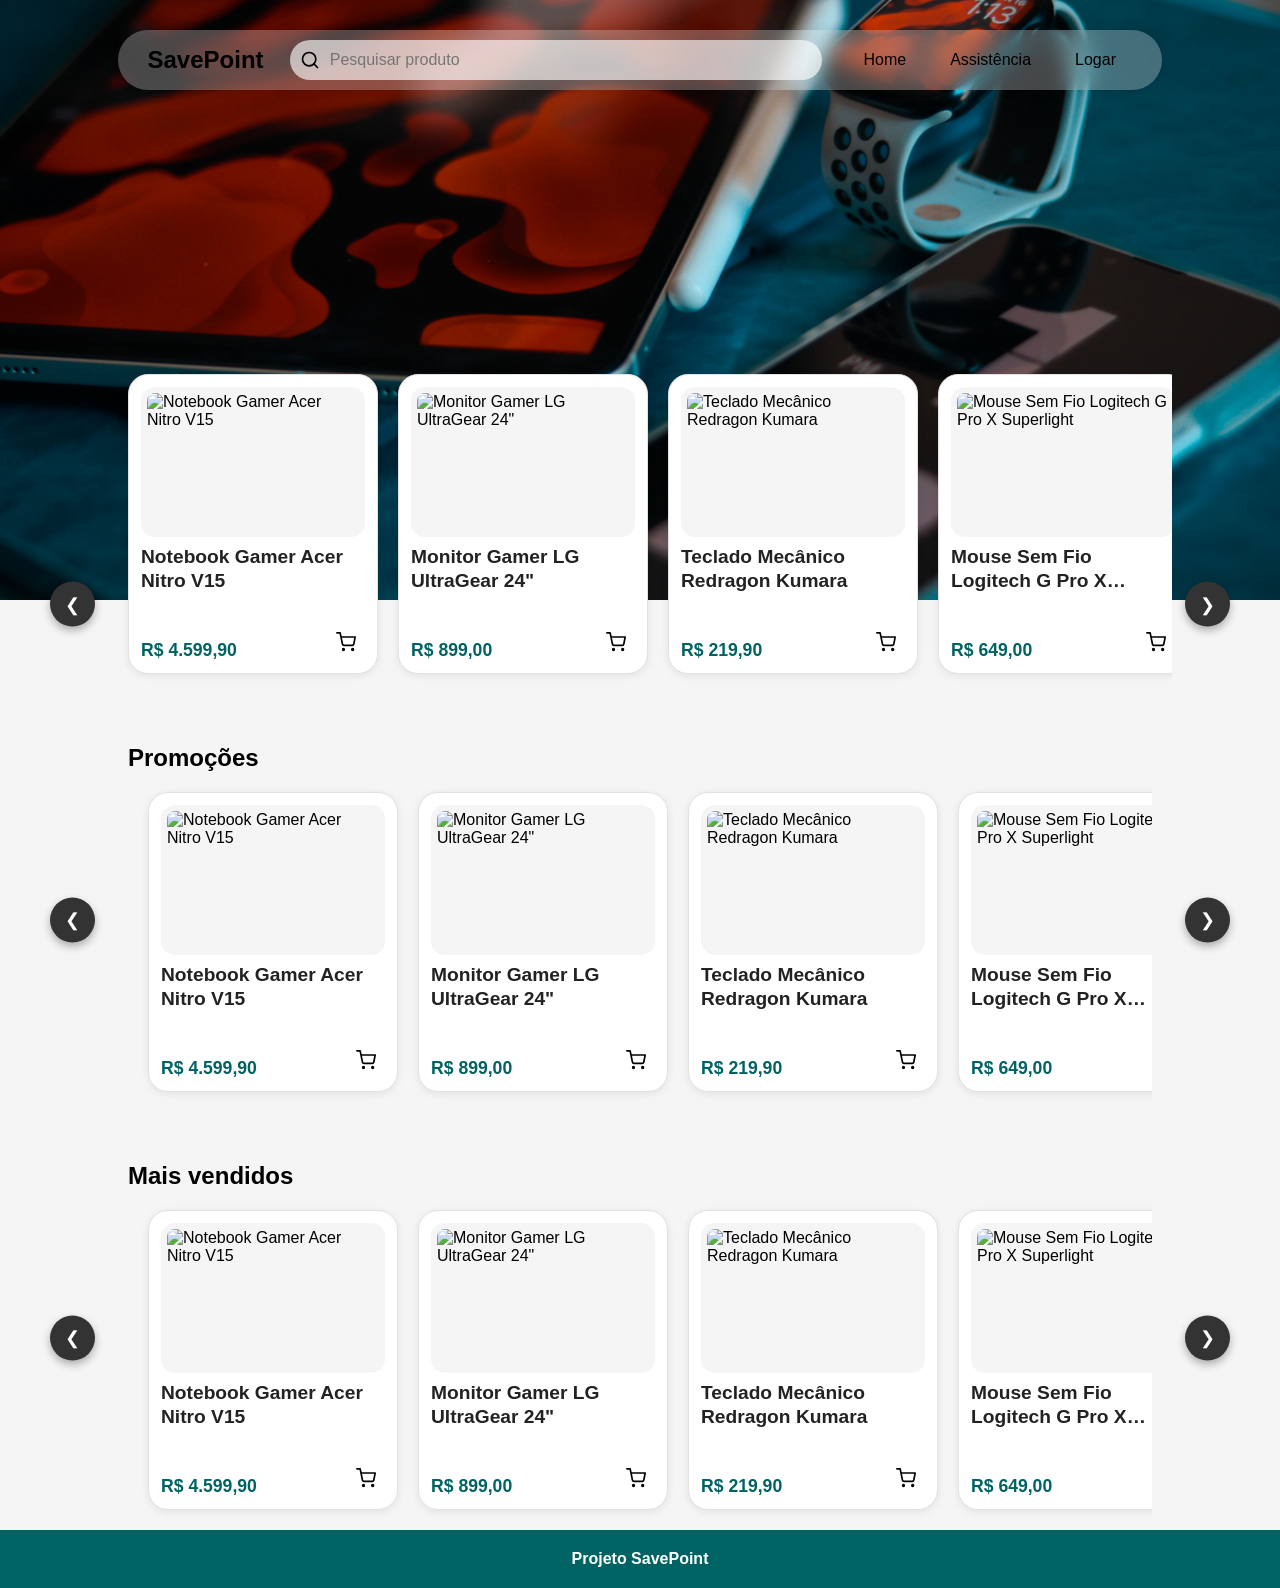
==== commit 2b545a15: "Adição de paginas" ====
--- a/index.html
+++ b/index.html
@@ -11,7 +11,7 @@
 <body>
     <header>
         <section>
-            <h1 class="logo">Logo</h1>
+            <h1 class="logo"><a href="index.html">SavePoint</a></h1>
         </section>
         <section class="search-bar">
             <div class="search-bar-icon">
--- a/style.css
+++ b/style.css
@@ -275,7 +275,7 @@
     display: flex;
     justify-content: center;
     align-items: center;
-    padding: 140px 20px 60px; /* espaço para o header fixo */
+    padding-top: 120px; /* espaço para o header fixo */
 }
 
 .loginCard {
@@ -994,10 +994,207 @@
 
 footer{
     width: 100%;
-    margin-top: 20px;
     text-align: center;
 }
 .textFooter{
     background-color: rgb(0, 99, 99);
     padding: 20px;
+}
+.line{
+    width: 100%;
+    height: 500px;
+    background: linear-gradient(to top, rgb(0, 99, 99), #f5f5f5);
+    margin-top: -300px;
+    z-index: -1;
+    position: absolute;
+}
+/* Página de produto - complementa o style.css (carregar depois dele) */
+
+.produtoMain {
+    box-sizing: border-box;
+    width: 100%;
+    max-width: 1100px;
+    margin: 0 auto;
+    padding: 130px 20px 40px; /* espaço para o header fixo */
+}
+
+.caminho {
+    margin-bottom: 16px;
+    font-size: 0.9rem;
+    color: #555;
+}
+
+.linkVerde {
+    color: rgb(0, 99, 99);
+    font-weight: 600;
+}
+
+.linkVerde:hover {
+    text-decoration: underline;
+}
+
+.produtoCard {
+    display: flex;
+    gap: 32px;
+    padding: 28px;
+    background-color: #ffffff;
+    border: 1px solid #e2e2e2;
+    border-radius: 20px;
+    box-shadow: 0 2px 8px rgba(0, 0, 0, 0.08);
+}
+
+.produtoImagem {
+    position: relative;
+    flex: 1;
+    min-height: 380px;
+    display: flex;
+    justify-content: center;
+    align-items: center;
+    background-color: #f5f5f5;
+    border-radius: 14px;
+    overflow: hidden;
+}
+
+.produtoImagem span {
+    color: #999;
+}
+
+.produtoImagem img {
+    position: absolute;
+    inset: 0;
+    width: 100%;
+    height: 100%;
+    object-fit: contain;
+    padding: 16px;
+    box-sizing: border-box;
+}
+
+.produtoInfo {
+    flex: 1;
+    display: flex;
+    flex-direction: column;
+    gap: 14px;
+}
+
+.produtoInfo h2 {
+    font-size: 1.7rem;
+    font-weight: 600;
+    line-height: 1.25;
+    color: #222;
+}
+
+.preco {
+    font-size: 2rem;
+    font-weight: 700;
+    color: rgb(0, 99, 99);
+}
+
+.parcela {
+    margin-top: -10px;
+    font-size: 0.95rem;
+    color: #555;
+}
+
+.descricao {
+    line-height: 1.55;
+    color: #333;
+}
+
+.beneficios {
+    display: flex;
+    flex-direction: column;
+    gap: 6px;
+    padding: 14px 16px;
+    background-color: #e0f0f0;
+    border-radius: 12px;
+    font-size: 0.92rem;
+}
+
+.beneficios li::before {
+    content: "✓ ";
+    font-weight: 700;
+    color: rgb(0, 99, 99);
+}
+
+.quantidade {
+    display: flex;
+    align-items: center;
+    gap: 14px;
+}
+
+.quantidadeControle {
+    display: flex;
+    align-items: center;
+    border: 1px solid #d4d4d4;
+    border-radius: 90px;
+    overflow: hidden;
+}
+
+.quantidadeControle button {
+    width: 38px;
+    height: 38px;
+    border: none;
+    background-color: #f5f5f5;
+    font-size: 1.1rem;
+    cursor: pointer;
+}
+
+.quantidadeControle button:hover {
+    background-color: #e0f0f0;
+}
+
+.quantidadeControle strong {
+    min-width: 40px;
+    text-align: center;
+}
+
+.acoes {
+    display: flex;
+    gap: 12px;
+    margin-top: auto;
+}
+
+.btnComprar,
+.btnAdicionar {
+    flex: 1;
+    padding: 13px;
+    border-radius: 90px;
+    font-size: 1rem;
+    font-weight: 600;
+    cursor: pointer;
+    transition: background-color 0.2s ease;
+}
+
+.btnComprar {
+    border: none;
+    background-color: rgb(0, 99, 99);
+    color: #fff;
+}
+
+.btnComprar:hover {
+    background-color: rgb(0, 76, 76);
+}
+
+.btnAdicionar {
+    border: 2px solid rgb(0, 99, 99);
+    background-color: #fff;
+    color: rgb(0, 99, 99);
+}
+
+.btnAdicionar:hover {
+    background-color: #e0f0f0;
+}
+
+@media (max-width: 800px) {
+    .produtoCard {
+        flex-direction: column;
+    }
+
+    .produtoImagem {
+        min-height: 260px;
+    }
+
+    .acoes {
+        flex-direction: column;
+    }
 }
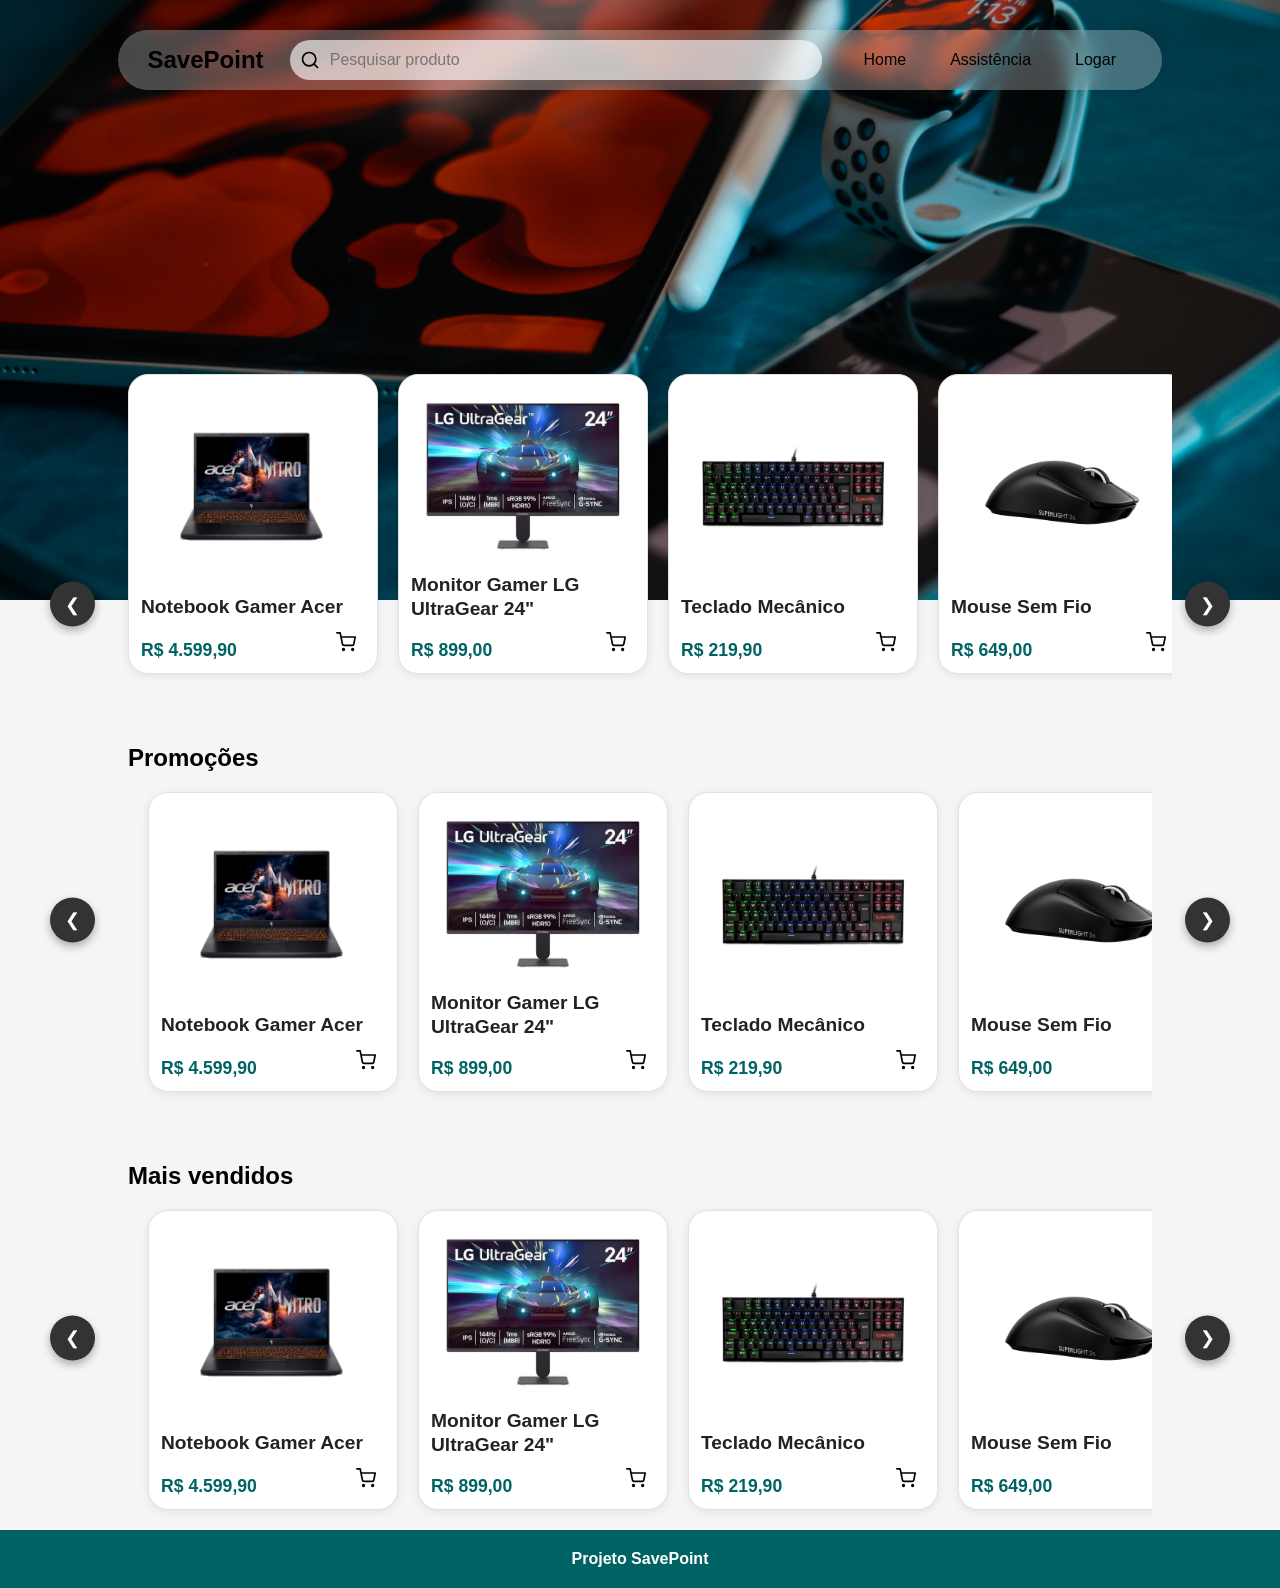
==== commit caecc677: "Atualizalção refinada" ====
--- a/index.html
+++ b/index.html
@@ -75,7 +75,7 @@
         <section class="textFooter"><strong style="color: #fff;">Projeto SavePoint</strong></section>
     </footer>
 </body>
-
-<script src="scriptIndex.js"></script>
+<script src="scripts/auth.js"></script>
+<script src="scripts/scriptIndex.js"></script>
 
 </html>
--- a/style.css
+++ b/style.css
@@ -135,9 +135,9 @@
 
 .cardProduct img {
     width: 100%;
-    height: 150px;
+    height: 200px;
     object-fit: contain;
-    background-color: #f5f5f5;
+    background-color: #fff;
     border-radius: 14px;
     padding: 6px;
     box-sizing: border-box;
@@ -462,6 +462,7 @@
 
 /******ASSISTENCIA*******/
 /* Assistência - complementa o style.css (carregar depois dele) */
+/* Assistência - complementa o style.css (carregar depois dele) */
 
 :root {
     --verde: rgb(0, 99, 99);
@@ -585,12 +586,12 @@
     display: inline-block;
 }
 
-.ponto.atendimento {
+.ponto.livre {
     background-color: var(--verde);
 }
 
-.ponto.assistencia {
-    background-color: var(--azul);
+.ponto.ocupado {
+    background-color: #b5b5b5;
 }
 
 .calResumo {
@@ -737,14 +738,9 @@
     box-shadow: 0 4px 10px rgba(0, 0, 0, 0.15);
 }
 
-.slot.livre.atendimento {
+.slot.livre {
     background-color: var(--verde-claro);
     border-left-color: var(--verde);
-}
-
-.slot.livre.assistencia {
-    background-color: var(--azul-claro);
-    border-left-color: var(--azul);
 }
 
 .slot.ocupado {
@@ -772,11 +768,6 @@
     cursor: pointer;
     background-color: var(--verde);
     border-left-color: #003c3c;
-}
-
-.slot.meu.assistencia {
-    background-color: var(--azul);
-    border-left-color: #153f9f;
 }
 
 .slot.meu * {
@@ -864,6 +855,7 @@
 }
 
 .campoAg input,
+.campoAg select,
 .campoAg textarea {
     padding: 11px 13px;
     border: 1px solid #d4d4d4;
@@ -877,6 +869,7 @@
 }
 
 .campoAg input:focus,
+.campoAg select:focus,
 .campoAg textarea:focus {
     border-color: var(--verde);
     box-shadow: 0 0 0 3px rgba(0, 99, 99, 0.18);
@@ -991,23 +984,124 @@
         width: 100%;
     }
 }
-
-footer{
-    width: 100%;
-    text-align: center;
-}
-.textFooter{
+/*****USUARIO***********/
+/* Página de usuário - reaproveita os cards do login.css (carregar depois dele) */
+
+.usuarioMain {
+    box-sizing: border-box;
+    width: 100%;
+    max-width: 900px;
+    margin: 0 auto;
+    padding: 130px 20px 50px; /* espaço para o header fixo */
+    display: flex;
+    flex-direction: column;
+    gap: 24px;
+}
+
+.usuarioTopo {
+    display: flex;
+    align-items: center;
+    gap: 16px;
+}
+
+.usuarioTopo h2 {
+    font-size: 1.5rem;
+    font-weight: 600;
+    color: #222;
+}
+
+.usuarioTopo p {
+    color: #555;
+}
+
+.avatar {
+    width: 64px;
+    height: 64px;
+    flex-shrink: 0;
+    display: flex;
+    justify-content: center;
+    align-items: center;
+    border-radius: 50%;
     background-color: rgb(0, 99, 99);
-    padding: 20px;
-}
-.line{
-    width: 100%;
-    height: 500px;
-    background: linear-gradient(to top, rgb(0, 99, 99), #f5f5f5);
-    margin-top: -300px;
-    z-index: -1;
-    position: absolute;
-}
+    color: #fff;
+    font-size: 1.7rem;
+    font-weight: 600;
+}
+
+.usuarioCard {
+    max-width: none;
+}
+
+.gridCampos {
+    display: grid;
+    grid-template-columns: repeat(2, 1fr);
+    column-gap: 20px;
+}
+
+.msg {
+    display: block;
+    min-height: 1em;
+    margin-bottom: 12px;
+    font-size: 0.9rem;
+}
+
+.msg.erro {
+    color: #c62828;
+}
+
+.msg.ok {
+    color: rgb(0, 99, 99);
+    font-weight: 600;
+}
+
+.usuarioCard .btnEntrar {
+    width: auto;
+    padding: 12px 28px;
+}
+
+.acoesConta {
+    display: flex;
+    justify-content: space-between;
+    flex-wrap: wrap;
+    gap: 12px;
+}
+
+.btnSair,
+.btnExcluir {
+    padding: 11px 24px;
+    border-radius: 90px;
+    background-color: #fff;
+    font-size: 0.95rem;
+    font-weight: 600;
+    cursor: pointer;
+    transition: background-color 0.2s ease;
+}
+
+.btnSair {
+    border: 2px solid rgb(0, 99, 99);
+    color: rgb(0, 99, 99);
+}
+
+.btnSair:hover {
+    background-color: #e0f0f0;
+}
+
+.btnExcluir {
+    border: 2px solid #c62828;
+    color: #c62828;
+}
+
+.btnExcluir:hover {
+    background-color: #fdecec;
+}
+
+@media (max-width: 700px) {
+    .gridCampos {
+        grid-template-columns: 1fr;
+    }
+}
+
+/******PROUTO********/
 /* Página de produto - complementa o style.css (carregar depois dele) */
 
 .produtoMain {
@@ -1197,4 +1291,13 @@
     .acoes {
         flex-direction: column;
     }
+}
+
+footer{
+    width: 100%;
+    text-align: center;
+}
+.textFooter{
+    background-color: rgb(0, 99, 99);
+    padding: 20px;
 }
